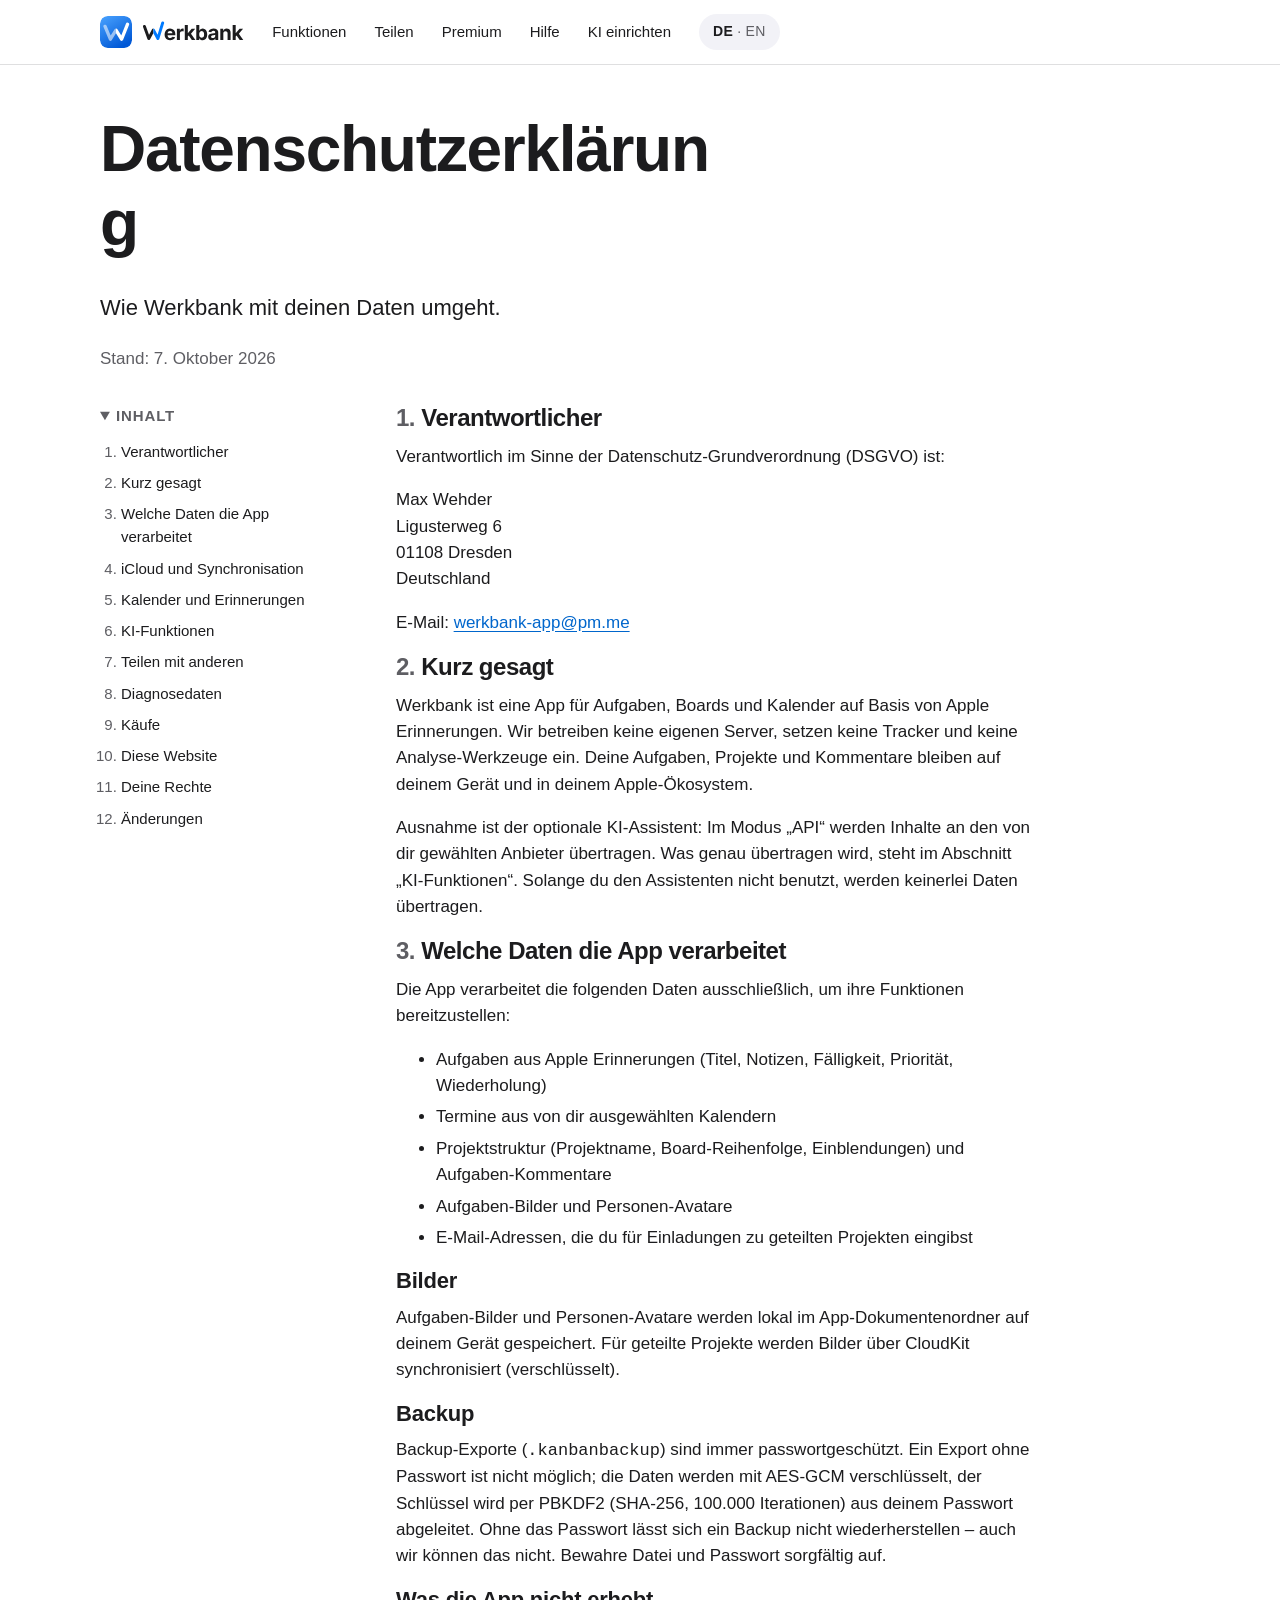
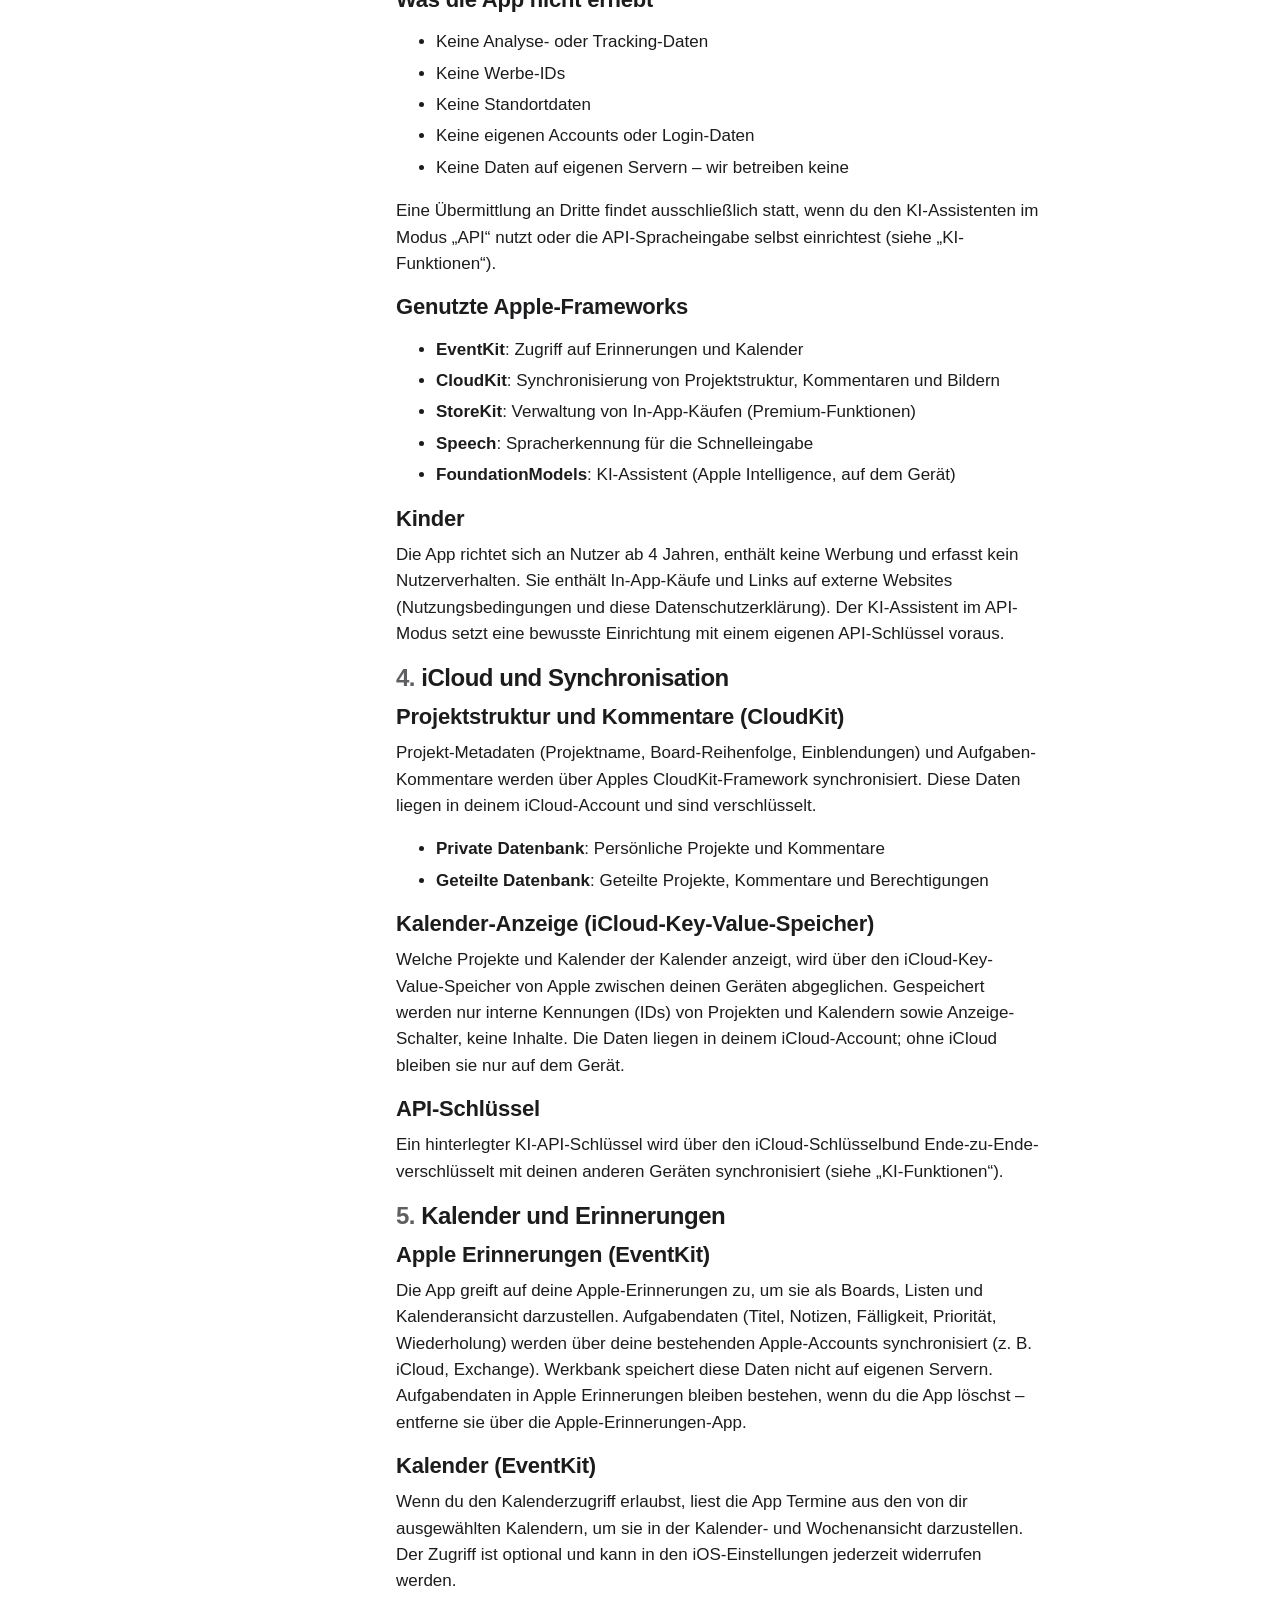
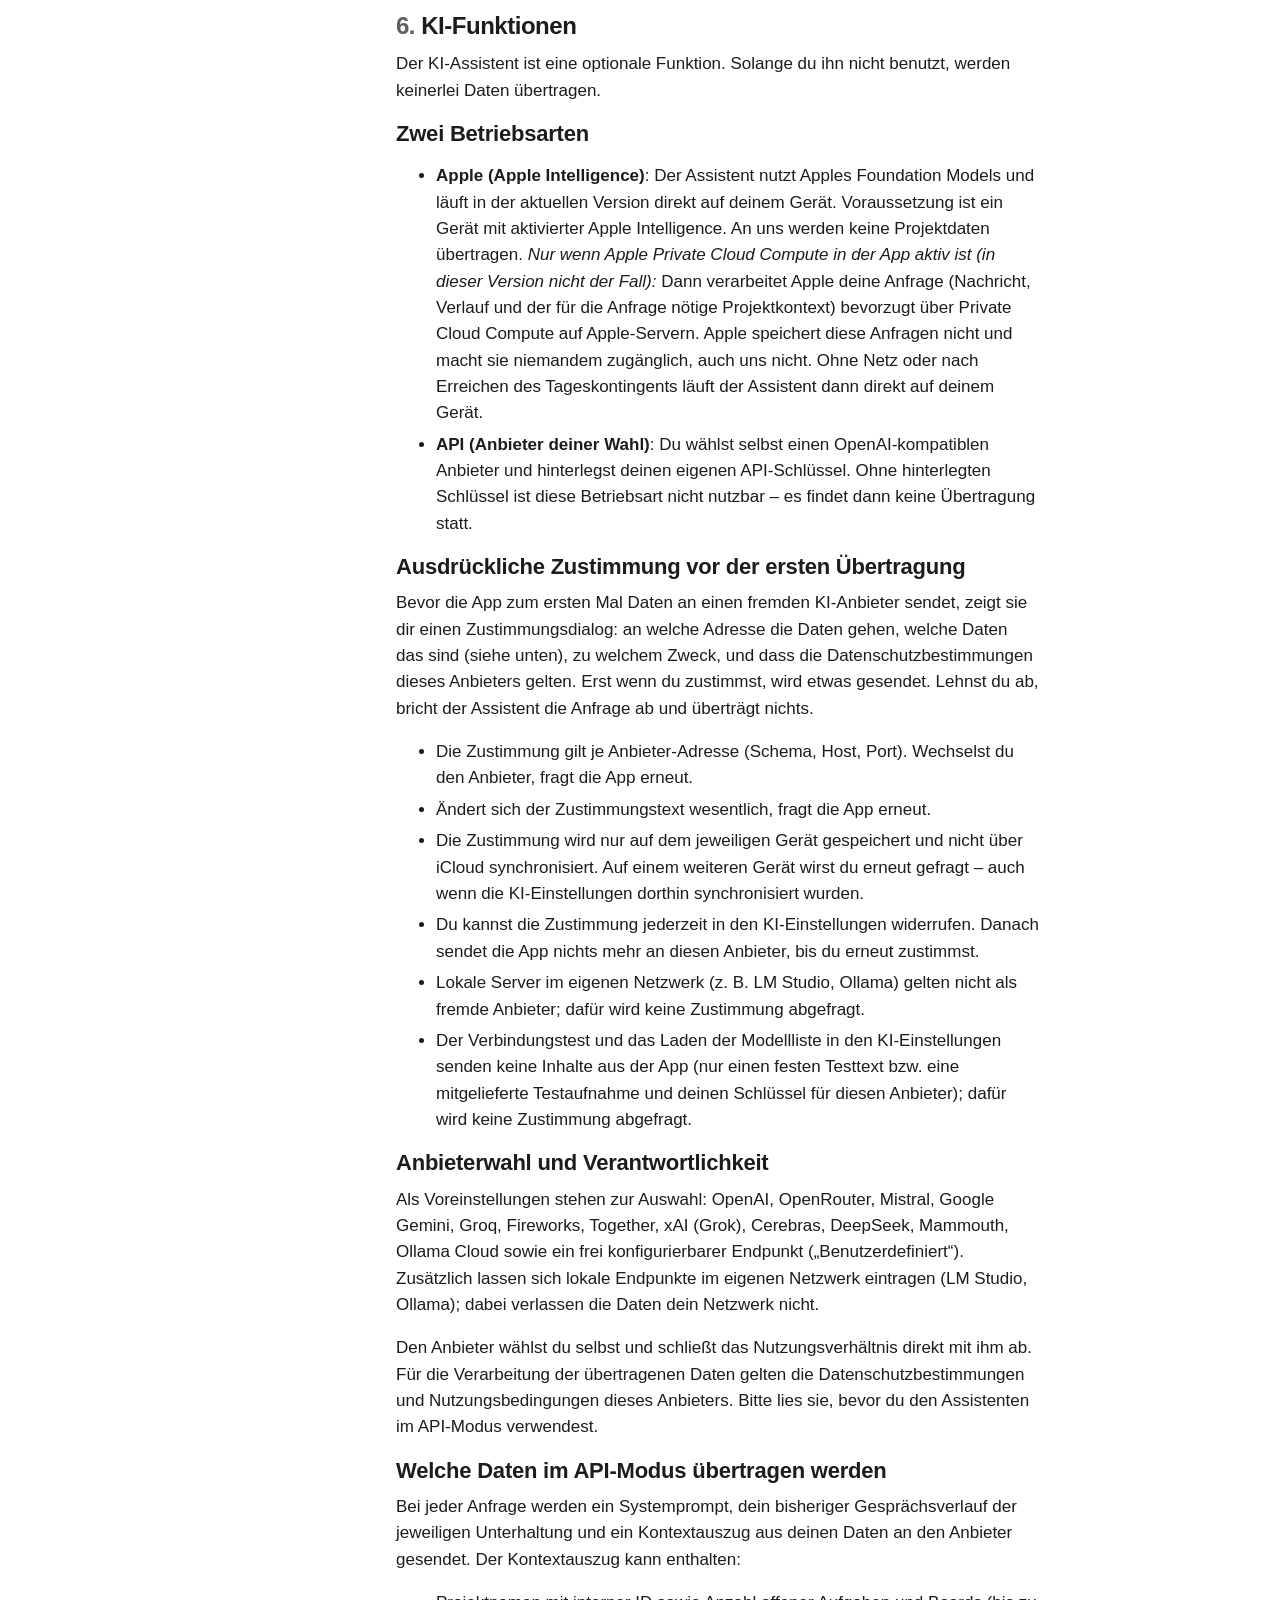
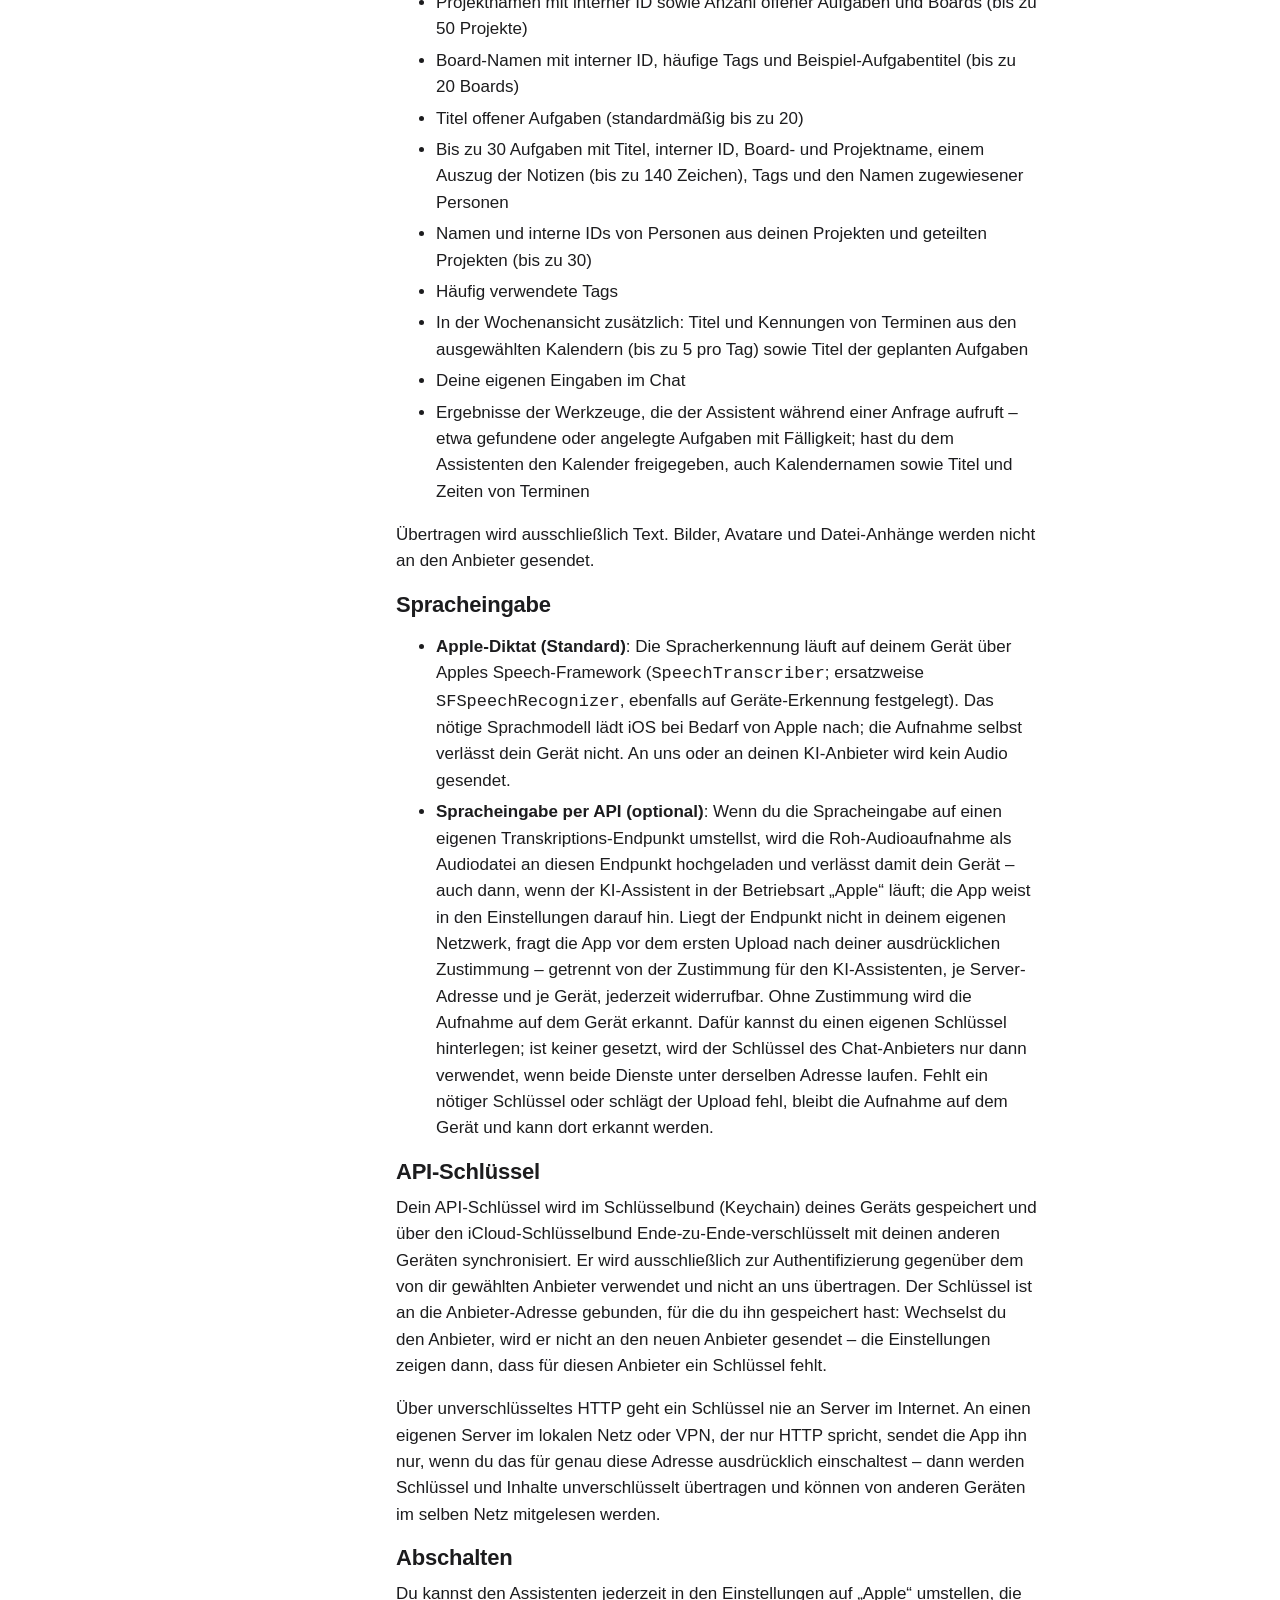
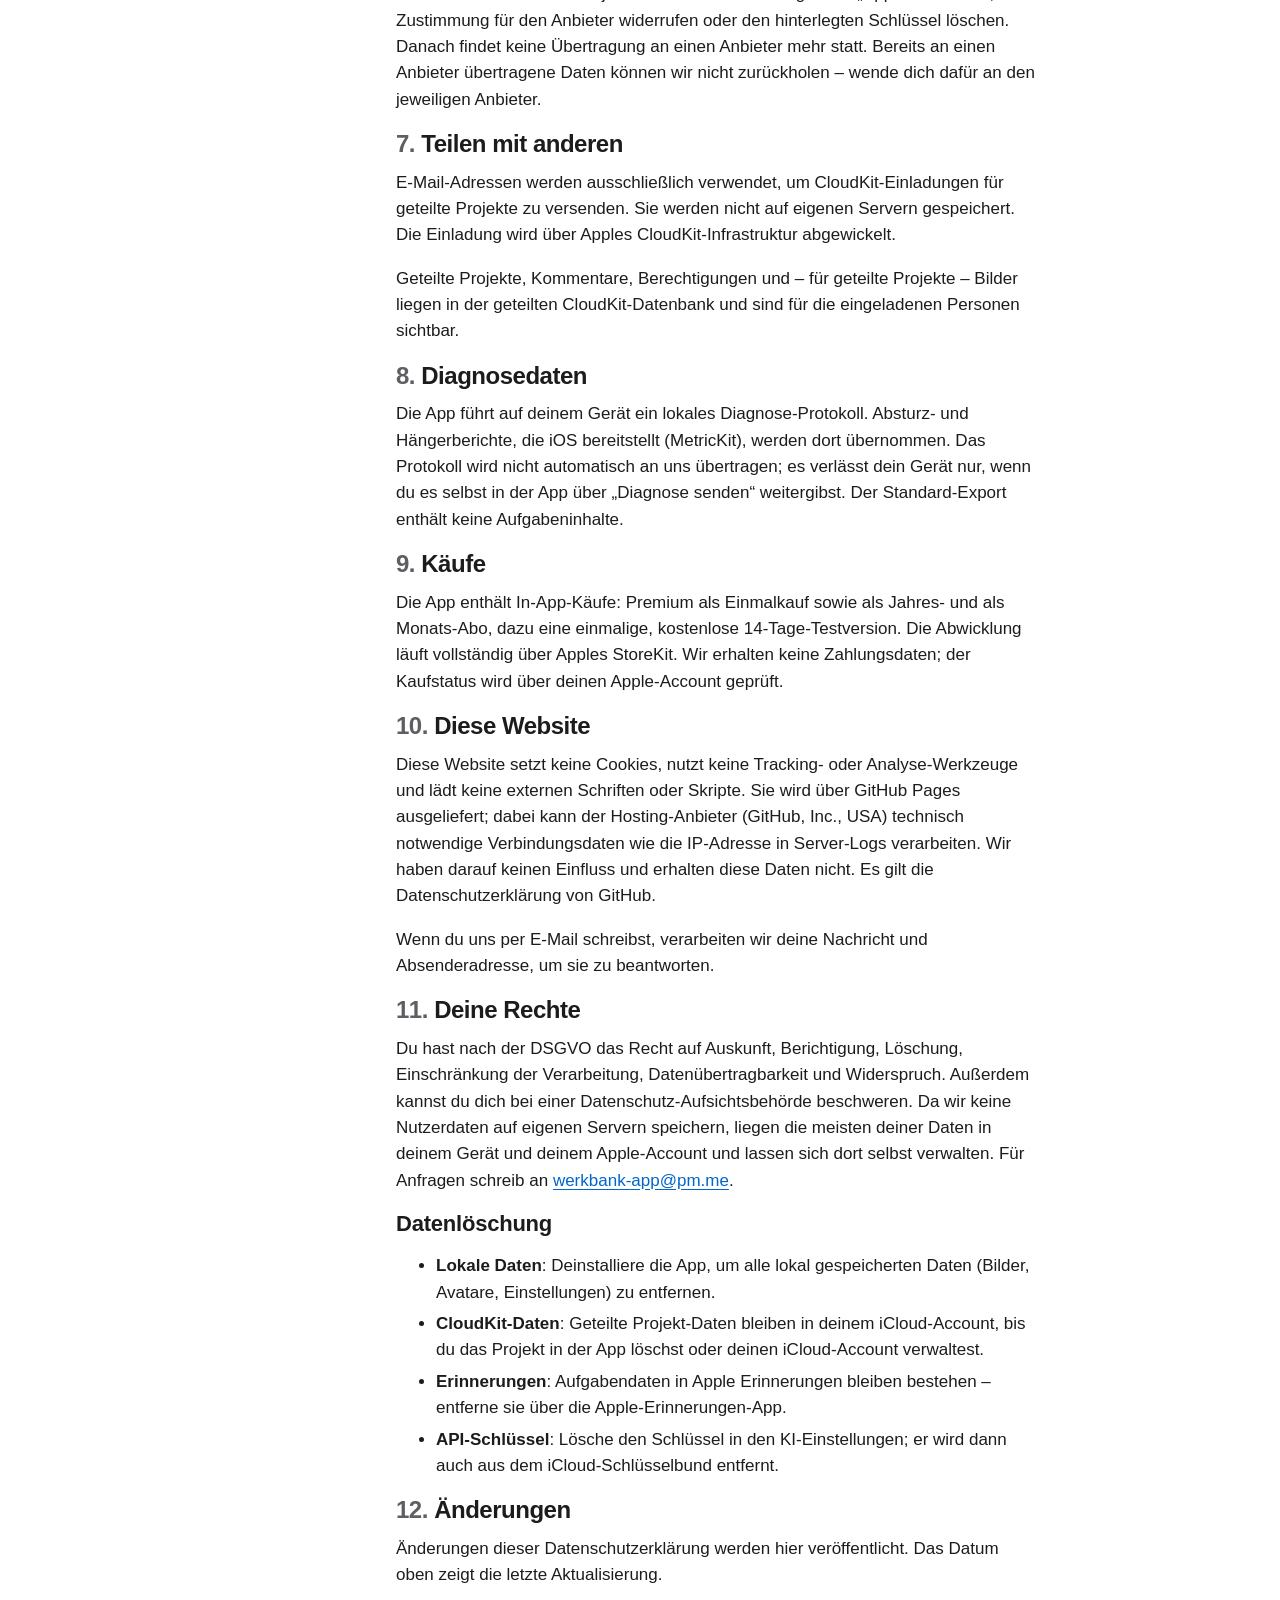
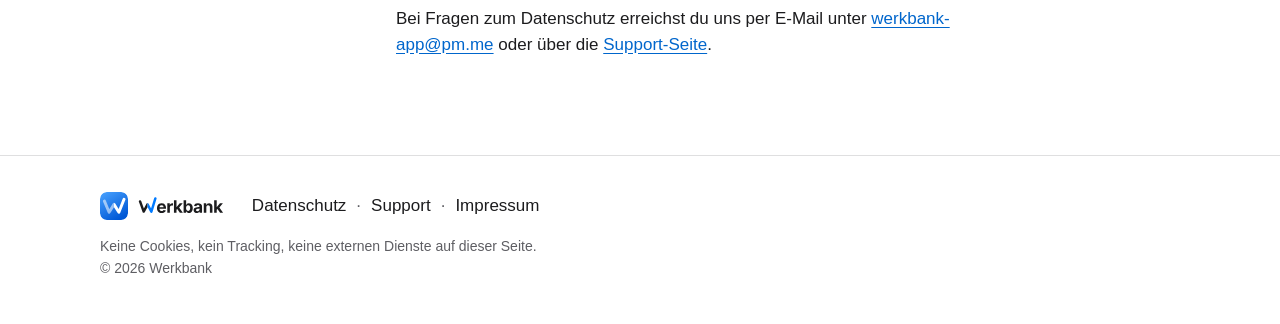
==== datenschutz.html @ f8a895f2 "Werkbank-Website (statisch, ohne Tracking)" ====
<!doctype html>
<html lang="de">
<head>
<meta charset="utf-8">
<meta name="viewport" content="width=device-width, initial-scale=1, viewport-fit=cover">
<title>Datenschutz – Werkbank</title>
<meta name="description" content="Werkbank für iPhone, iPad und Mac: Aufgaben, Boards und Kalender an einem Ort – mit KI, die mitdenkt und deine Daten respektiert.">
<meta name="color-scheme" content="light dark">
<meta name="theme-color" content="#ffffff" media="(prefers-color-scheme: light)">
<meta name="theme-color" content="#000000" media="(prefers-color-scheme: dark)">
<link rel="icon" href="assets/app-icon.svg" type="image/svg+xml">
<link rel="apple-touch-icon" href="assets/apple-touch-icon.png">
<link rel="alternate" hreflang="en" href="en/datenschutz.html">
<link rel="stylesheet" href="assets/site.css">
<script src="assets/site.js"></script>
</head>
<body class="page-datenschutz">
<a class="skip" href="#inhalt">Zum Inhalt springen</a>
<header class="top">
<div class="wrap top-in">
<a class="brand" href="index.html" aria-label="Werkbank"><img src="assets/app-icon.svg" alt="" width="32" height="32"><svg class="wm" viewBox="-4 -96.8 493.9 120.8" aria-hidden="true" focusable="false"><path d="M132.16796875 1.07421875Q123.818359375 1.07421875 117.763671875 -2.34375Q111.708984375 -5.76171875 108.4619140625 -12.060546875Q105.21484375 -18.359375 105.21484375 -27.001953125Q105.21484375 -35.44921875 108.4375 -41.796875Q111.66015625 -48.14453125 117.568359375 -51.708984375Q123.4765625 -55.2734375 131.435546875 -55.2734375Q136.806640625 -55.2734375 141.4453125 -53.564453125Q146.083984375 -51.85546875 149.599609375 -48.4130859375Q153.115234375 -44.970703125 155.0927734375 -39.794921875Q157.0703125 -34.619140625 157.0703125 -27.587890625V-23.486328125H119.716796875Q119.86328125 -19.3359375 121.328125 -16.40625Q122.890625 -13.18359375 125.7470703125 -11.572265625Q128.603515625 -9.9609375 132.412109375 -9.9609375Q135.0 -9.9609375 137.099609375 -10.693359375Q139.19921875 -11.42578125 140.6884765625 -12.8662109375Q142.177734375 -14.306640625 142.958984375 -16.40625L156.240234375 -13.916015625Q154.921875 -9.423828125 151.650390625 -6.0302734375Q148.37890625 -2.63671875 143.4716796875 -0.78125Q138.564453125 1.07421875 132.16796875 1.07421875ZM119.814453125 -32.666015625H142.958984375Q142.666015625 -35.400390625 141.787109375 -37.646484375Q140.46875 -40.771484375 137.9052734375 -42.5048828125Q135.341796875 -44.23828125 131.58203125 -44.23828125Q127.7734375 -44.23828125 125.1123046875 -42.48046875Q122.451171875 -40.72265625 121.083984375 -37.744140625Q120.05859375 -35.44921875 119.814453125 -32.666015625Z M164.580078125 0.0V-54.58984375H178.740234375V-45.068359375H179.326171875Q180.83984375 -50.146484375 184.3798828125 -52.734375Q187.919921875 -55.322265625 192.509765625 -55.322265625Q193.6328125 -55.322265625 194.951171875 -55.2001953125Q196.26953125 -55.078125 197.24609375 -54.833984375V-41.748046875Q196.26953125 -42.08984375 194.4140625 -42.28515625Q192.55859375 -42.48046875 190.8984375 -42.48046875Q187.578125 -42.48046875 184.892578125 -41.0400390625Q182.20703125 -39.599609375 180.7177734375 -37.0361328125Q179.228515625 -34.47265625 179.228515625 -31.0546875V0.0Z M202.802734375 0.0V-72.75390625H217.451171875V-33.59375H218.28125L236.15234375 -54.58984375H253.095703125L232.685546875 -30.859375L254.12109375 0.0H236.884765625L221.650390625 -22.216796875L217.451171875 -17.529296875V0.0Z M288.876953125 0.927734375Q284.43359375 0.927734375 281.357421875 -0.5859375Q278.28125 -2.099609375 276.3525390625 -4.3212890625Q274.423828125 -6.54296875 273.3984375 -8.740234375H272.71484375V0.0H258.310546875V-72.75390625H272.958984375V-45.41015625H273.3984375Q274.423828125 -47.55859375 276.3037109375 -49.853515625Q278.18359375 -52.1484375 281.259765625 -53.7109375Q284.3359375 -55.2734375 288.974609375 -55.2734375Q295.029296875 -55.2734375 300.05859375 -52.1484375Q305.087890625 -49.0234375 308.0908203125 -42.7734375Q311.09375 -36.5234375 311.09375 -27.197265625Q311.09375 -18.115234375 308.1640625 -11.8408203125Q305.234375 -5.56640625 300.205078125 -2.3193359375Q295.17578125 0.927734375 288.876953125 0.927734375ZM284.384765625 -10.83984375Q288.193359375 -10.83984375 290.8056640625 -12.939453125Q293.41796875 -15.0390625 294.7607421875 -18.75Q296.103515625 -22.4609375 296.103515625 -27.24609375Q296.103515625 -32.03125 294.7607421875 -35.693359375Q293.41796875 -39.35546875 290.830078125 -41.455078125Q288.2421875 -43.5546875 284.384765625 -43.5546875Q280.625 -43.5546875 277.98828125 -41.5283203125Q275.3515625 -39.501953125 273.984375 -35.8642578125Q272.6171875 -32.2265625 272.6171875 -27.24609375Q272.6171875 -22.314453125 274.0087890625 -18.6279296875Q275.400390625 -14.94140625 278.037109375 -12.890625Q280.673828125 -10.83984375 284.384765625 -10.83984375Z M334.08203125 1.07421875Q328.90625 1.07421875 324.7802734375 -0.7568359375Q320.654296875 -2.587890625 318.2861328125 -6.2255859375Q315.91796875 -9.86328125 315.91796875 -15.283203125Q315.91796875 -19.82421875 317.6025390625 -22.900390625Q319.287109375 -25.9765625 322.1923828125 -27.83203125Q325.09765625 -29.6875 328.7841796875 -30.6640625Q332.470703125 -31.640625 336.5234375 -32.03125Q341.259765625 -32.51953125 344.1650390625 -32.9345703125Q347.0703125 -33.349609375 348.4130859375 -34.2529296875Q349.755859375 -35.15625 349.755859375 -36.9140625V-37.158203125Q349.755859375 -39.501953125 348.779296875 -41.11328125Q347.802734375 -42.724609375 345.8740234375 -43.5791015625Q343.9453125 -44.43359375 341.2109375 -44.43359375Q338.37890625 -44.43359375 336.279296875 -43.5791015625Q334.1796875 -42.724609375 332.861328125 -41.30859375Q331.54296875 -39.892578125 330.908203125 -38.134765625L317.48046875 -40.33203125Q318.896484375 -45.1171875 322.16796875 -48.4375Q325.439453125 -51.7578125 330.2978515625 -53.515625Q335.15625 -55.2734375 341.259765625 -55.2734375Q345.654296875 -55.2734375 349.8046875 -54.2236328125Q353.955078125 -53.173828125 357.2509765625 -50.9765625Q360.546875 -48.779296875 362.4755859375 -45.2392578125Q364.404296875 -41.69921875 364.404296875 -36.767578125V0.0H350.537109375V-7.568359375H350.048828125Q348.73046875 -5.029296875 346.533203125 -3.1005859375Q344.3359375 -1.171875 341.2353515625 -0.048828125Q338.134765625 1.07421875 334.08203125 1.07421875ZM338.232421875 -9.228515625Q341.69921875 -9.228515625 344.3115234375 -10.595703125Q346.923828125 -11.962890625 348.388671875 -14.306640625Q349.853515625 -16.650390625 349.853515625 -19.53125V-25.439453125Q349.21875 -24.951171875 347.900390625 -24.560546875Q346.58203125 -24.169921875 344.970703125 -23.876953125Q343.359375 -23.583984375 341.796875 -23.33984375Q340.234375 -23.095703125 339.013671875 -22.94921875Q336.328125 -22.55859375 334.27734375 -21.6796875Q332.2265625 -20.80078125 331.103515625 -19.3603515625Q329.98046875 -17.919921875 329.98046875 -15.673828125Q329.98046875 -13.57421875 331.0546875 -12.1337890625Q332.12890625 -10.693359375 333.984375 -9.9609375Q335.83984375 -9.228515625 338.232421875 -9.228515625Z M389.052734375 -31.591796875V0.0H374.404296875V-54.58984375H388.22265625L388.41796875 -43.310546875Q390.517578125 -48.486328125 394.130859375 -51.5625Q398.4765625 -55.2734375 405.41015625 -55.2734375Q411.07421875 -55.2734375 415.2978515625 -52.8076171875Q419.521484375 -50.341796875 421.8408203125 -45.7275390625Q424.16015625 -41.11328125 424.16015625 -34.716796875V0.0H409.51171875V-32.177734375Q409.51171875 -37.255859375 406.8994140625 -40.13671875Q404.287109375 -43.017578125 399.6484375 -43.017578125Q396.572265625 -43.017578125 394.1552734375 -41.6748046875Q391.73828125 -40.33203125 390.3955078125 -37.79296875Q389.052734375 -35.25390625 389.052734375 -31.591796875Z M434.16015625 0.0V-72.75390625H448.80859375V-33.59375H449.638671875L467.509765625 -54.58984375H484.453125L464.04296875 -30.859375L485.478515625 0.0H468.2421875L453.0078125 -22.216796875L448.80859375 -17.529296875V0.0Z" fill="currentColor"/><clipPath id="whL"><rect x="-10000" y="-10000" width="10050.83" height="20000"/></clipPath><clipPath id="whR"><rect x="50.83" y="-10000" width="10000" height="20000"/></clipPath><path d="M7.81 -65.65 L28.80 -7.10 L50.83 -48.58 L72.87 -7.10 L95.95 -82.69" stroke="currentColor" stroke-opacity="1.0" fill="none" stroke-width="14.20" stroke-linecap="round" stroke-linejoin="round" clip-path="url(#whL)"/><path d="M7.81 -65.65 L28.80 -7.10 L50.83 -48.58 L72.87 -7.10 L95.95 -82.69" stroke="currentColor" class="wm-acc" fill="none" stroke-width="14.20" stroke-linecap="round" stroke-linejoin="round" clip-path="url(#whR)"/></svg></a>
<nav aria-label="Hauptnavigation"><ul class="nav"><li><a href="index.html#funktionen">Funktionen</a></li><li><a href="index.html#teilen">Teilen</a></li><li><a href="index.html#premium">Premium</a></li><li><a href="hilfe.html">Hilfe</a></li><li><a href="ki-setup.html">KI einrichten</a></li></ul></nav>
<a class="lang" href="en/datenschutz.html" hreflang="en" lang="en" aria-label="English"><span aria-hidden="true"><b>DE</b> · EN</span></a>
</div>
</header>
<main id="inhalt">
<div class="wrap doc">
<header class="doc-head"><h1>Datenschutzerklärung</h1><p class="lead">Wie Werkbank mit deinen Daten umgeht.</p><p class="muted">Stand: 7. Oktober 2026</p></header>
<div class="doc-grid">
<nav class="toc" aria-labelledby="toc-h"><details open><summary id="toc-h">Inhalt</summary><ol><li><a href="#verantwortlicher">Verantwortlicher</a></li><li><a href="#kurz-gesagt">Kurz gesagt</a></li><li><a href="#welche-daten-die-app-verarbeitet">Welche Daten die App verarbeitet</a></li><li><a href="#icloud-und-synchronisation">iCloud und Synchronisation</a></li><li><a href="#kalender-und-erinnerungen">Kalender und Erinnerungen</a></li><li><a href="#ki-funktionen">KI-Funktionen</a></li><li><a href="#teilen-mit-anderen">Teilen mit anderen</a></li><li><a href="#diagnosedaten">Diagnosedaten</a></li><li><a href="#kaeufe">Käufe</a></li><li><a href="#diese-website">Diese Website</a></li><li><a href="#deine-rechte">Deine Rechte</a></li><li><a href="#aenderungen">Änderungen</a></li></ol></details></nav>
<article class="prose"><section id="verantwortlicher"><h2><span class="num">1.</span> Verantwortlicher</h2>
<p>Verantwortlich im Sinne der Datenschutz-Grundverordnung (DSGVO) ist:</p><p>Max Wehder<br>Ligusterweg 6<br>01108 Dresden<br>Deutschland</p><p>E-Mail: <a href="mailto:werkbank-app@pm.me">werkbank-app@pm.me</a></p></section><section id="kurz-gesagt"><h2><span class="num">2.</span> Kurz gesagt</h2>
<p>Werkbank ist eine App für Aufgaben, Boards und Kalender auf Basis von Apple Erinnerungen. Wir betreiben keine eigenen Server, setzen keine Tracker und keine Analyse-Werkzeuge ein. Deine Aufgaben, Projekte und Kommentare bleiben auf deinem Gerät und in deinem Apple-Ökosystem.</p><p>Ausnahme ist der optionale KI-Assistent: Im Modus „API“ werden Inhalte an den von dir gewählten Anbieter übertragen. Was genau übertragen wird, steht im Abschnitt „KI-Funktionen“. Solange du den Assistenten nicht benutzt, werden keinerlei Daten übertragen.</p></section><section id="welche-daten-die-app-verarbeitet"><h2><span class="num">3.</span> Welche Daten die App verarbeitet</h2>
<p>Die App verarbeitet die folgenden Daten ausschließlich, um ihre Funktionen bereitzustellen:</p><ul><li>Aufgaben aus Apple Erinnerungen (Titel, Notizen, Fälligkeit, Priorität, Wiederholung)</li><li>Termine aus von dir ausgewählten Kalendern</li><li>Projektstruktur (Projektname, Board-Reihenfolge, Einblendungen) und Aufgaben-Kommentare</li><li>Aufgaben-Bilder und Personen-Avatare</li><li>E-Mail-Adressen, die du für Einladungen zu geteilten Projekten eingibst</li></ul><h3>Bilder</h3><p>Aufgaben-Bilder und Personen-Avatare werden lokal im App-Dokumentenordner auf deinem Gerät gespeichert. Für geteilte Projekte werden Bilder über CloudKit synchronisiert (verschlüsselt).</p><h3>Backup</h3><p>Backup-Exporte (<code>.kanbanbackup</code>) sind immer passwortgeschützt. Ein Export ohne Passwort ist nicht möglich; die Daten werden mit AES-GCM verschlüsselt, der Schlüssel wird per PBKDF2 (SHA-256, 100.000 Iterationen) aus deinem Passwort abgeleitet. Ohne das Passwort lässt sich ein Backup nicht wiederherstellen – auch wir können das nicht. Bewahre Datei und Passwort sorgfältig auf.</p><h3>Was die App nicht erhebt</h3><ul><li>Keine Analyse- oder Tracking-Daten</li><li>Keine Werbe-IDs</li><li>Keine Standortdaten</li><li>Keine eigenen Accounts oder Login-Daten</li><li>Keine Daten auf eigenen Servern – wir betreiben keine</li></ul><p>Eine Übermittlung an Dritte findet ausschließlich statt, wenn du den KI-Assistenten im Modus „API“ nutzt oder die API-Spracheingabe selbst einrichtest (siehe „KI-Funktionen“).</p><h3>Genutzte Apple-Frameworks</h3><ul><li><strong>EventKit</strong>: Zugriff auf Erinnerungen und Kalender</li><li><strong>CloudKit</strong>: Synchronisierung von Projektstruktur, Kommentaren und Bildern</li><li><strong>StoreKit</strong>: Verwaltung von In-App-Käufen (Premium-Funktionen)</li><li><strong>Speech</strong>: Spracherkennung für die Schnelleingabe</li><li><strong>FoundationModels</strong>: KI-Assistent (Apple Intelligence, auf dem Gerät)</li></ul><h3>Kinder</h3><p>Die App richtet sich an Nutzer ab 4 Jahren, enthält keine Werbung und erfasst kein Nutzerverhalten. Sie enthält In-App-Käufe und Links auf externe Websites (Nutzungsbedingungen und diese Datenschutzerklärung). Der KI-Assistent im API-Modus setzt eine bewusste Einrichtung mit einem eigenen API-Schlüssel voraus.</p></section><section id="icloud-und-synchronisation"><h2><span class="num">4.</span> iCloud und Synchronisation</h2>
<h3>Projektstruktur und Kommentare (CloudKit)</h3><p>Projekt-Metadaten (Projektname, Board-Reihenfolge, Einblendungen) und Aufgaben-Kommentare werden über Apples CloudKit-Framework synchronisiert. Diese Daten liegen in deinem iCloud-Account und sind verschlüsselt.</p><ul><li><strong>Private Datenbank</strong>: Persönliche Projekte und Kommentare</li><li><strong>Geteilte Datenbank</strong>: Geteilte Projekte, Kommentare und Berechtigungen</li></ul><h3>Kalender-Anzeige (iCloud-Key-Value-Speicher)</h3><p>Welche Projekte und Kalender der Kalender anzeigt, wird über den iCloud-Key-Value-Speicher von Apple zwischen deinen Geräten abgeglichen. Gespeichert werden nur interne Kennungen (IDs) von Projekten und Kalendern sowie Anzeige-Schalter, keine Inhalte. Die Daten liegen in deinem iCloud-Account; ohne iCloud bleiben sie nur auf dem Gerät.</p><h3>API-Schlüssel</h3><p>Ein hinterlegter KI-API-Schlüssel wird über den iCloud-Schlüsselbund Ende-zu-Ende-verschlüsselt mit deinen anderen Geräten synchronisiert (siehe „KI-Funktionen“).</p></section><section id="kalender-und-erinnerungen"><h2><span class="num">5.</span> Kalender und Erinnerungen</h2>
<h3>Apple Erinnerungen (EventKit)</h3><p>Die App greift auf deine Apple-Erinnerungen zu, um sie als Boards, Listen und Kalenderansicht darzustellen. Aufgabendaten (Titel, Notizen, Fälligkeit, Priorität, Wiederholung) werden über deine bestehenden Apple-Accounts synchronisiert (z. B. iCloud, Exchange). Werkbank speichert diese Daten nicht auf eigenen Servern. Aufgabendaten in Apple Erinnerungen bleiben bestehen, wenn du die App löschst – entferne sie über die Apple-Erinnerungen-App.</p><h3>Kalender (EventKit)</h3><p>Wenn du den Kalenderzugriff erlaubst, liest die App Termine aus den von dir ausgewählten Kalendern, um sie in der Kalender- und Wochenansicht darzustellen. Der Zugriff ist optional und kann in den iOS-Einstellungen jederzeit widerrufen werden.</p></section><section id="ki-funktionen"><h2><span class="num">6.</span> KI-Funktionen</h2>
<p>Der KI-Assistent ist eine optionale Funktion. Solange du ihn nicht benutzt, werden keinerlei Daten übertragen.</p><h3>Zwei Betriebsarten</h3><ul><li><strong>Apple (Apple Intelligence)</strong>: Der Assistent nutzt Apples Foundation Models und läuft in der aktuellen Version direkt auf deinem Gerät. Voraussetzung ist ein Gerät mit aktivierter Apple Intelligence. An uns werden keine Projektdaten übertragen. <em>Nur wenn Apple Private Cloud Compute in der App aktiv ist (in dieser Version nicht der Fall):</em> Dann verarbeitet Apple deine Anfrage (Nachricht, Verlauf und der für die Anfrage nötige Projektkontext) bevorzugt über Private Cloud Compute auf Apple-Servern. Apple speichert diese Anfragen nicht und macht sie niemandem zugänglich, auch uns nicht. Ohne Netz oder nach Erreichen des Tageskontingents läuft der Assistent dann direkt auf deinem Gerät.</li><li><strong>API (Anbieter deiner Wahl)</strong>: Du wählst selbst einen OpenAI-kompatiblen Anbieter und hinterlegst deinen eigenen API-Schlüssel. Ohne hinterlegten Schlüssel ist diese Betriebsart nicht nutzbar – es findet dann keine Übertragung statt.</li></ul><h3>Ausdrückliche Zustimmung vor der ersten Übertragung</h3><p>Bevor die App zum ersten Mal Daten an einen fremden KI-Anbieter sendet, zeigt sie dir einen Zustimmungsdialog: an welche Adresse die Daten gehen, welche Daten das sind (siehe unten), zu welchem Zweck, und dass die Datenschutzbestimmungen dieses Anbieters gelten. Erst wenn du zustimmst, wird etwas gesendet. Lehnst du ab, bricht der Assistent die Anfrage ab und überträgt nichts.</p><ul><li>Die Zustimmung gilt je Anbieter-Adresse (Schema, Host, Port). Wechselst du den Anbieter, fragt die App erneut.</li><li>Ändert sich der Zustimmungstext wesentlich, fragt die App erneut.</li><li>Die Zustimmung wird nur auf dem jeweiligen Gerät gespeichert und nicht über iCloud synchronisiert. Auf einem weiteren Gerät wirst du erneut gefragt – auch wenn die KI-Einstellungen dorthin synchronisiert wurden.</li><li>Du kannst die Zustimmung jederzeit in den KI-Einstellungen widerrufen. Danach sendet die App nichts mehr an diesen Anbieter, bis du erneut zustimmst.</li><li>Lokale Server im eigenen Netzwerk (z. B. LM Studio, Ollama) gelten nicht als fremde Anbieter; dafür wird keine Zustimmung abgefragt.</li><li>Der Verbindungstest und das Laden der Modellliste in den KI-Einstellungen senden keine Inhalte aus der App (nur einen festen Testtext bzw. eine mitgelieferte Testaufnahme und deinen Schlüssel für diesen Anbieter); dafür wird keine Zustimmung abgefragt.</li></ul><h3>Anbieterwahl und Verantwortlichkeit</h3><p>Als Voreinstellungen stehen zur Auswahl: OpenAI, OpenRouter, Mistral, Google Gemini, Groq, Fireworks, Together, xAI (Grok), Cerebras, DeepSeek, Mammouth, Ollama Cloud sowie ein frei konfigurierbarer Endpunkt („Benutzerdefiniert“). Zusätzlich lassen sich lokale Endpunkte im eigenen Netzwerk eintragen (LM Studio, Ollama); dabei verlassen die Daten dein Netzwerk nicht.</p><p>Den Anbieter wählst du selbst und schließt das Nutzungsverhältnis direkt mit ihm ab. Für die Verarbeitung der übertragenen Daten gelten die Datenschutzbestimmungen und Nutzungsbedingungen dieses Anbieters. Bitte lies sie, bevor du den Assistenten im API-Modus verwendest.</p><h3>Welche Daten im API-Modus übertragen werden</h3><p>Bei jeder Anfrage werden ein Systemprompt, dein bisheriger Gesprächsverlauf der jeweiligen Unterhaltung und ein Kontextauszug aus deinen Daten an den Anbieter gesendet. Der Kontextauszug kann enthalten:</p><ul><li>Projektnamen mit interner ID sowie Anzahl offener Aufgaben und Boards (bis zu 50 Projekte)</li><li>Board-Namen mit interner ID, häufige Tags und Beispiel-Aufgabentitel (bis zu 20 Boards)</li><li>Titel offener Aufgaben (standardmäßig bis zu 20)</li><li>Bis zu 30 Aufgaben mit Titel, interner ID, Board- und Projektname, einem Auszug der Notizen (bis zu 140 Zeichen), Tags und den Namen zugewiesener Personen</li><li>Namen und interne IDs von Personen aus deinen Projekten und geteilten Projekten (bis zu 30)</li><li>Häufig verwendete Tags</li><li>In der Wochenansicht zusätzlich: Titel und Kennungen von Terminen aus den ausgewählten Kalendern (bis zu 5 pro Tag) sowie Titel der geplanten Aufgaben</li><li>Deine eigenen Eingaben im Chat</li><li>Ergebnisse der Werkzeuge, die der Assistent während einer Anfrage aufruft – etwa gefundene oder angelegte Aufgaben mit Fälligkeit; hast du dem Assistenten den Kalender freigegeben, auch Kalendernamen sowie Titel und Zeiten von Terminen</li></ul><p>Übertragen wird ausschließlich Text. Bilder, Avatare und Datei-Anhänge werden nicht an den Anbieter gesendet.</p><h3>Spracheingabe</h3><ul><li><strong>Apple-Diktat (Standard)</strong>: Die Spracherkennung läuft auf deinem Gerät über Apples Speech-Framework (<code>SpeechTranscriber</code>; ersatzweise <code>SFSpeechRecognizer</code>, ebenfalls auf Geräte-Erkennung festgelegt). Das nötige Sprachmodell lädt iOS bei Bedarf von Apple nach; die Aufnahme selbst verlässt dein Gerät nicht. An uns oder an deinen KI-Anbieter wird kein Audio gesendet.</li><li><strong>Spracheingabe per API (optional)</strong>: Wenn du die Spracheingabe auf einen eigenen Transkriptions-Endpunkt umstellst, wird die Roh-Audioaufnahme als Audiodatei an diesen Endpunkt hochgeladen und verlässt damit dein Gerät – auch dann, wenn der KI-Assistent in der Betriebsart „Apple“ läuft; die App weist in den Einstellungen darauf hin. Liegt der Endpunkt nicht in deinem eigenen Netzwerk, fragt die App vor dem ersten Upload nach deiner ausdrücklichen Zustimmung – getrennt von der Zustimmung für den KI-Assistenten, je Server-Adresse und je Gerät, jederzeit widerrufbar. Ohne Zustimmung wird die Aufnahme auf dem Gerät erkannt. Dafür kannst du einen eigenen Schlüssel hinterlegen; ist keiner gesetzt, wird der Schlüssel des Chat-Anbieters nur dann verwendet, wenn beide Dienste unter derselben Adresse laufen. Fehlt ein nötiger Schlüssel oder schlägt der Upload fehl, bleibt die Aufnahme auf dem Gerät und kann dort erkannt werden.</li></ul><h3>API-Schlüssel</h3><p>Dein API-Schlüssel wird im Schlüsselbund (Keychain) deines Geräts gespeichert und über den iCloud-Schlüsselbund Ende-zu-Ende-verschlüsselt mit deinen anderen Geräten synchronisiert. Er wird ausschließlich zur Authentifizierung gegenüber dem von dir gewählten Anbieter verwendet und nicht an uns übertragen. Der Schlüssel ist an die Anbieter-Adresse gebunden, für die du ihn gespeichert hast: Wechselst du den Anbieter, wird er nicht an den neuen Anbieter gesendet – die Einstellungen zeigen dann, dass für diesen Anbieter ein Schlüssel fehlt.</p><p>Über unverschlüsseltes HTTP geht ein Schlüssel nie an Server im Internet. An einen eigenen Server im lokalen Netz oder VPN, der nur HTTP spricht, sendet die App ihn nur, wenn du das für genau diese Adresse ausdrücklich einschaltest – dann werden Schlüssel und Inhalte unverschlüsselt übertragen und können von anderen Geräten im selben Netz mitgelesen werden.</p><h3>Abschalten</h3><p>Du kannst den Assistenten jederzeit in den Einstellungen auf „Apple“ umstellen, die Zustimmung für den Anbieter widerrufen oder den hinterlegten Schlüssel löschen. Danach findet keine Übertragung an einen Anbieter mehr statt. Bereits an einen Anbieter übertragene Daten können wir nicht zurückholen – wende dich dafür an den jeweiligen Anbieter.</p></section><section id="teilen-mit-anderen"><h2><span class="num">7.</span> Teilen mit anderen</h2>
<p>E-Mail-Adressen werden ausschließlich verwendet, um CloudKit-Einladungen für geteilte Projekte zu versenden. Sie werden nicht auf eigenen Servern gespeichert. Die Einladung wird über Apples CloudKit-Infrastruktur abgewickelt.</p><p>Geteilte Projekte, Kommentare, Berechtigungen und – für geteilte Projekte – Bilder liegen in der geteilten CloudKit-Datenbank und sind für die eingeladenen Personen sichtbar.</p></section><section id="diagnosedaten"><h2><span class="num">8.</span> Diagnosedaten</h2>
<p>Die App führt auf deinem Gerät ein lokales Diagnose-Protokoll. Absturz- und Hängerberichte, die iOS bereitstellt (MetricKit), werden dort übernommen. Das Protokoll wird nicht automatisch an uns übertragen; es verlässt dein Gerät nur, wenn du es selbst in der App über „Diagnose senden“ weitergibst. Der Standard-Export enthält keine Aufgabeninhalte.</p></section><section id="kaeufe"><h2><span class="num">9.</span> Käufe</h2>
<p>Die App enthält In-App-Käufe: Premium als Einmalkauf sowie als Jahres- und als Monats-Abo, dazu eine einmalige, kostenlose 14-Tage-Testversion. Die Abwicklung läuft vollständig über Apples StoreKit. Wir erhalten keine Zahlungsdaten; der Kaufstatus wird über deinen Apple-Account geprüft.</p></section><section id="diese-website"><h2><span class="num">10.</span> Diese Website</h2>
<p>Diese Website setzt keine Cookies, nutzt keine Tracking- oder Analyse-Werkzeuge und lädt keine externen Schriften oder Skripte. Sie wird über GitHub Pages ausgeliefert; dabei kann der Hosting-Anbieter (GitHub, Inc., USA) technisch notwendige Verbindungsdaten wie die IP-Adresse in Server-Logs verarbeiten. Wir haben darauf keinen Einfluss und erhalten diese Daten nicht. Es gilt die Datenschutzerklärung von GitHub.</p><p>Wenn du uns per E-Mail schreibst, verarbeiten wir deine Nachricht und Absenderadresse, um sie zu beantworten.</p></section><section id="deine-rechte"><h2><span class="num">11.</span> Deine Rechte</h2>
<p>Du hast nach der DSGVO das Recht auf Auskunft, Berichtigung, Löschung, Einschränkung der Verarbeitung, Datenübertragbarkeit und Widerspruch. Außerdem kannst du dich bei einer Datenschutz-Aufsichtsbehörde beschweren. Da wir keine Nutzerdaten auf eigenen Servern speichern, liegen die meisten deiner Daten in deinem Gerät und deinem Apple-Account und lassen sich dort selbst verwalten. Für Anfragen schreib an <a href="mailto:werkbank-app@pm.me">werkbank-app@pm.me</a>.</p><h3>Datenlöschung</h3><ul><li><strong>Lokale Daten</strong>: Deinstalliere die App, um alle lokal gespeicherten Daten (Bilder, Avatare, Einstellungen) zu entfernen.</li><li><strong>CloudKit-Daten</strong>: Geteilte Projekt-Daten bleiben in deinem iCloud-Account, bis du das Projekt in der App löschst oder deinen iCloud-Account verwaltest.</li><li><strong>Erinnerungen</strong>: Aufgabendaten in Apple Erinnerungen bleiben bestehen – entferne sie über die Apple-Erinnerungen-App.</li><li><strong>API-Schlüssel</strong>: Lösche den Schlüssel in den KI-Einstellungen; er wird dann auch aus dem iCloud-Schlüsselbund entfernt.</li></ul></section><section id="aenderungen"><h2><span class="num">12.</span> Änderungen</h2>
<p>Änderungen dieser Datenschutzerklärung werden hier veröffentlicht. Das Datum oben zeigt die letzte Aktualisierung.</p><p>Bei Fragen zum Datenschutz erreichst du uns per E-Mail unter <a href="mailto:werkbank-app@pm.me">werkbank-app@pm.me</a> oder über die <a href="hilfe.html">Support-Seite</a>.</p></section></article>
</div></div>
</main>
<footer class="foot">
<div class="wrap foot-in">
<div class="foot-brand"><img src="assets/app-icon.svg" alt="" width="28" height="28"><svg class="wm wm-s" viewBox="-4 -96.8 493.9 120.8" aria-hidden="true" focusable="false"><path d="M132.16796875 1.07421875Q123.818359375 1.07421875 117.763671875 -2.34375Q111.708984375 -5.76171875 108.4619140625 -12.060546875Q105.21484375 -18.359375 105.21484375 -27.001953125Q105.21484375 -35.44921875 108.4375 -41.796875Q111.66015625 -48.14453125 117.568359375 -51.708984375Q123.4765625 -55.2734375 131.435546875 -55.2734375Q136.806640625 -55.2734375 141.4453125 -53.564453125Q146.083984375 -51.85546875 149.599609375 -48.4130859375Q153.115234375 -44.970703125 155.0927734375 -39.794921875Q157.0703125 -34.619140625 157.0703125 -27.587890625V-23.486328125H119.716796875Q119.86328125 -19.3359375 121.328125 -16.40625Q122.890625 -13.18359375 125.7470703125 -11.572265625Q128.603515625 -9.9609375 132.412109375 -9.9609375Q135.0 -9.9609375 137.099609375 -10.693359375Q139.19921875 -11.42578125 140.6884765625 -12.8662109375Q142.177734375 -14.306640625 142.958984375 -16.40625L156.240234375 -13.916015625Q154.921875 -9.423828125 151.650390625 -6.0302734375Q148.37890625 -2.63671875 143.4716796875 -0.78125Q138.564453125 1.07421875 132.16796875 1.07421875ZM119.814453125 -32.666015625H142.958984375Q142.666015625 -35.400390625 141.787109375 -37.646484375Q140.46875 -40.771484375 137.9052734375 -42.5048828125Q135.341796875 -44.23828125 131.58203125 -44.23828125Q127.7734375 -44.23828125 125.1123046875 -42.48046875Q122.451171875 -40.72265625 121.083984375 -37.744140625Q120.05859375 -35.44921875 119.814453125 -32.666015625Z M164.580078125 0.0V-54.58984375H178.740234375V-45.068359375H179.326171875Q180.83984375 -50.146484375 184.3798828125 -52.734375Q187.919921875 -55.322265625 192.509765625 -55.322265625Q193.6328125 -55.322265625 194.951171875 -55.2001953125Q196.26953125 -55.078125 197.24609375 -54.833984375V-41.748046875Q196.26953125 -42.08984375 194.4140625 -42.28515625Q192.55859375 -42.48046875 190.8984375 -42.48046875Q187.578125 -42.48046875 184.892578125 -41.0400390625Q182.20703125 -39.599609375 180.7177734375 -37.0361328125Q179.228515625 -34.47265625 179.228515625 -31.0546875V0.0Z M202.802734375 0.0V-72.75390625H217.451171875V-33.59375H218.28125L236.15234375 -54.58984375H253.095703125L232.685546875 -30.859375L254.12109375 0.0H236.884765625L221.650390625 -22.216796875L217.451171875 -17.529296875V0.0Z M288.876953125 0.927734375Q284.43359375 0.927734375 281.357421875 -0.5859375Q278.28125 -2.099609375 276.3525390625 -4.3212890625Q274.423828125 -6.54296875 273.3984375 -8.740234375H272.71484375V0.0H258.310546875V-72.75390625H272.958984375V-45.41015625H273.3984375Q274.423828125 -47.55859375 276.3037109375 -49.853515625Q278.18359375 -52.1484375 281.259765625 -53.7109375Q284.3359375 -55.2734375 288.974609375 -55.2734375Q295.029296875 -55.2734375 300.05859375 -52.1484375Q305.087890625 -49.0234375 308.0908203125 -42.7734375Q311.09375 -36.5234375 311.09375 -27.197265625Q311.09375 -18.115234375 308.1640625 -11.8408203125Q305.234375 -5.56640625 300.205078125 -2.3193359375Q295.17578125 0.927734375 288.876953125 0.927734375ZM284.384765625 -10.83984375Q288.193359375 -10.83984375 290.8056640625 -12.939453125Q293.41796875 -15.0390625 294.7607421875 -18.75Q296.103515625 -22.4609375 296.103515625 -27.24609375Q296.103515625 -32.03125 294.7607421875 -35.693359375Q293.41796875 -39.35546875 290.830078125 -41.455078125Q288.2421875 -43.5546875 284.384765625 -43.5546875Q280.625 -43.5546875 277.98828125 -41.5283203125Q275.3515625 -39.501953125 273.984375 -35.8642578125Q272.6171875 -32.2265625 272.6171875 -27.24609375Q272.6171875 -22.314453125 274.0087890625 -18.6279296875Q275.400390625 -14.94140625 278.037109375 -12.890625Q280.673828125 -10.83984375 284.384765625 -10.83984375Z M334.08203125 1.07421875Q328.90625 1.07421875 324.7802734375 -0.7568359375Q320.654296875 -2.587890625 318.2861328125 -6.2255859375Q315.91796875 -9.86328125 315.91796875 -15.283203125Q315.91796875 -19.82421875 317.6025390625 -22.900390625Q319.287109375 -25.9765625 322.1923828125 -27.83203125Q325.09765625 -29.6875 328.7841796875 -30.6640625Q332.470703125 -31.640625 336.5234375 -32.03125Q341.259765625 -32.51953125 344.1650390625 -32.9345703125Q347.0703125 -33.349609375 348.4130859375 -34.2529296875Q349.755859375 -35.15625 349.755859375 -36.9140625V-37.158203125Q349.755859375 -39.501953125 348.779296875 -41.11328125Q347.802734375 -42.724609375 345.8740234375 -43.5791015625Q343.9453125 -44.43359375 341.2109375 -44.43359375Q338.37890625 -44.43359375 336.279296875 -43.5791015625Q334.1796875 -42.724609375 332.861328125 -41.30859375Q331.54296875 -39.892578125 330.908203125 -38.134765625L317.48046875 -40.33203125Q318.896484375 -45.1171875 322.16796875 -48.4375Q325.439453125 -51.7578125 330.2978515625 -53.515625Q335.15625 -55.2734375 341.259765625 -55.2734375Q345.654296875 -55.2734375 349.8046875 -54.2236328125Q353.955078125 -53.173828125 357.2509765625 -50.9765625Q360.546875 -48.779296875 362.4755859375 -45.2392578125Q364.404296875 -41.69921875 364.404296875 -36.767578125V0.0H350.537109375V-7.568359375H350.048828125Q348.73046875 -5.029296875 346.533203125 -3.1005859375Q344.3359375 -1.171875 341.2353515625 -0.048828125Q338.134765625 1.07421875 334.08203125 1.07421875ZM338.232421875 -9.228515625Q341.69921875 -9.228515625 344.3115234375 -10.595703125Q346.923828125 -11.962890625 348.388671875 -14.306640625Q349.853515625 -16.650390625 349.853515625 -19.53125V-25.439453125Q349.21875 -24.951171875 347.900390625 -24.560546875Q346.58203125 -24.169921875 344.970703125 -23.876953125Q343.359375 -23.583984375 341.796875 -23.33984375Q340.234375 -23.095703125 339.013671875 -22.94921875Q336.328125 -22.55859375 334.27734375 -21.6796875Q332.2265625 -20.80078125 331.103515625 -19.3603515625Q329.98046875 -17.919921875 329.98046875 -15.673828125Q329.98046875 -13.57421875 331.0546875 -12.1337890625Q332.12890625 -10.693359375 333.984375 -9.9609375Q335.83984375 -9.228515625 338.232421875 -9.228515625Z M389.052734375 -31.591796875V0.0H374.404296875V-54.58984375H388.22265625L388.41796875 -43.310546875Q390.517578125 -48.486328125 394.130859375 -51.5625Q398.4765625 -55.2734375 405.41015625 -55.2734375Q411.07421875 -55.2734375 415.2978515625 -52.8076171875Q419.521484375 -50.341796875 421.8408203125 -45.7275390625Q424.16015625 -41.11328125 424.16015625 -34.716796875V0.0H409.51171875V-32.177734375Q409.51171875 -37.255859375 406.8994140625 -40.13671875Q404.287109375 -43.017578125 399.6484375 -43.017578125Q396.572265625 -43.017578125 394.1552734375 -41.6748046875Q391.73828125 -40.33203125 390.3955078125 -37.79296875Q389.052734375 -35.25390625 389.052734375 -31.591796875Z M434.16015625 0.0V-72.75390625H448.80859375V-33.59375H449.638671875L467.509765625 -54.58984375H484.453125L464.04296875 -30.859375L485.478515625 0.0H468.2421875L453.0078125 -22.216796875L448.80859375 -17.529296875V0.0Z" fill="currentColor"/><clipPath id="wfL"><rect x="-10000" y="-10000" width="10050.83" height="20000"/></clipPath><clipPath id="wfR"><rect x="50.83" y="-10000" width="10000" height="20000"/></clipPath><path d="M7.81 -65.65 L28.80 -7.10 L50.83 -48.58 L72.87 -7.10 L95.95 -82.69" stroke="currentColor" stroke-opacity="1.0" fill="none" stroke-width="14.20" stroke-linecap="round" stroke-linejoin="round" clip-path="url(#wfL)"/><path d="M7.81 -65.65 L28.80 -7.10 L50.83 -48.58 L72.87 -7.10 L95.95 -82.69" stroke="currentColor" class="wm-acc" fill="none" stroke-width="14.20" stroke-linecap="round" stroke-linejoin="round" clip-path="url(#wfR)"/></svg><span class="vh">Werkbank</span></div>
<nav aria-label="Footer"><ul class="foot-nav"><li><a href="datenschutz.html">Datenschutz</a></li><li><a href="hilfe.html">Support</a></li><li><a href="impressum.html">Impressum</a></li></ul></nav>
<p class="foot-note">Keine Cookies, kein Tracking, keine externen Dienste auf dieser Seite.<br>© 2026 Werkbank</p>
</div>
</footer>
</body>
</html>
---- assets/site.css ----
/* Werkbank / Workbench – Website
   Statisch, ohne externe Schriften, Skripte oder Tracking.
   Farben und Formen aus dem App-Design (iOS 27, Liquid Glass). */

:root {
  color-scheme: light dark;
  --bg: #ffffff;
  --bg2: #f2f2f7;
  --card: #ffffff;
  --card2: #f2f2f7;
  --text: #1c1c1e;
  --text2: #5e5e63;
  --sep: rgba(60, 60, 67, 0.16);
  --accent: #0066cc;          /* Text & Links (AA auf Weiß/Grau) */
  --accent-ui: #007aff;       /* Systemblau für Flächen und Symbole */
  --accent-soft: rgba(0, 122, 255, 0.10);
  --btn: #0066cc;
  --btn-text: #ffffff;
  --store: #000000;
  --store-text: #ffffff;
  --glass: rgba(255, 255, 255, 0.72);
  --shadow: 0 1px 2px rgba(0, 0, 0, 0.04), 0 8px 30px rgba(0, 0, 0, 0.06);
  --phone-edge: #1c1c1e;
  --purple: #af52de; --blue: #007aff; --green: #34c759; --orange: #ff9500;
  --r-lg: 28px; --r-md: 20px; --r-sm: 14px;
  --wrap: 1120px;
  --font: -apple-system, BlinkMacSystemFont, "SF Pro Text", "SF Pro Display", "Helvetica Neue", "Segoe UI", Roboto, Arial, sans-serif;
}
@media (prefers-color-scheme: dark) {
  :root {
    --bg: #000000;
    --bg2: #1c1c1e;
    --card: #1c1c1e;
    --card2: #2c2c2e;
    --text: #ffffff;
    --text2: #aeaeb2;
    --sep: rgba(84, 84, 88, 0.6);
    --accent: #4da3ff;
    --accent-ui: #0a84ff;
    --accent-soft: rgba(10, 132, 255, 0.18);
    --btn: #0a5fd1;
    --store: #ffffff;
    --store-text: #000000;
    --glass: rgba(28, 28, 30, 0.72);
    --shadow: 0 0 0 1px rgba(255, 255, 255, 0.06);
    --phone-edge: #3a3a3c;
  }
}

*, *::before, *::after { box-sizing: border-box; }
html { -webkit-text-size-adjust: 100%; scroll-padding-top: 120px; }
@media (prefers-reduced-motion: no-preference) { html { scroll-behavior: smooth; } }
body {
  margin: 0; background: var(--bg); color: var(--text);
  font-family: var(--font); font-size: 17px; line-height: 1.55;
  -webkit-font-smoothing: antialiased;
  display: flex; flex-direction: column; min-height: 100vh;
}
main { flex: 1 0 auto; }
img { max-width: 100%; height: auto; display: block; }
a { color: var(--accent); text-underline-offset: 3px; }
a:hover { text-decoration-thickness: 2px; }
:focus-visible { outline: 3px solid var(--accent-ui); outline-offset: 3px; border-radius: 8px; }
h1, h2, h3 { line-height: 1.15; letter-spacing: -0.02em; margin: 0 0 0.5em; }
h1 { font-size: clamp(32px, 6vw, 64px); font-weight: 800; overflow-wrap: break-word; -webkit-hyphens: auto; hyphens: auto; }
h2 { font-size: clamp(28px, 3.6vw, 40px); font-weight: 700; }
h3 { font-size: 22px; font-weight: 700; letter-spacing: -0.01em; }
p { margin: 0 0 1em; }
.wrap { max-width: var(--wrap); margin: 0 auto; padding: 0 20px; }
.lead { font-size: clamp(19px, 2vw, 22px); line-height: 1.45; color: var(--text); }
.muted { color: var(--text2); }
.small { font-size: 15px; }
.center { text-align: center; }
.sr { position: absolute; width: 1px; height: 1px; overflow: hidden; clip: rect(0 0 0 0); white-space: nowrap; }

.skip { position: absolute; left: 12px; top: -60px; z-index: 100; background: var(--btn); color: #fff; padding: 10px 16px; border-radius: 12px; font-weight: 600; }
.skip:focus { top: 12px; }

/* ---------- Kopf ---------- */
.top { position: sticky; top: 0; z-index: 50; background: var(--glass); -webkit-backdrop-filter: saturate(180%) blur(20px); backdrop-filter: saturate(180%) blur(20px); border-bottom: 0.5px solid var(--sep); }
.top-in { display: flex; align-items: center; gap: 16px; height: 64px; }
.brand { display: flex; align-items: center; gap: 10px; color: var(--text); text-decoration: none; font-weight: 700; font-size: 19px; letter-spacing: -0.01em; }
.brand img { border-radius: 8px; }
.wm { display: block; height: 25px; width: auto; flex: none; overflow: visible; }
.wm-s { height: 21px; }
.wm-xl { height: clamp(46px, 7.4vw, 80px); }
.wm-acc { stroke: var(--accent-ui); }
.vh { position: absolute; width: 1px; height: 1px; padding: 0; margin: -1px; overflow: hidden; clip: rect(0 0 0 0); white-space: nowrap; border: 0; }
.hero-wm { margin: 0 0 14px; }
.nav { display: flex; gap: 4px; list-style: none; margin: 0 0 0 auto; padding: 0; }
.nav a { display: block; padding: 8px 12px; border-radius: 18px; color: var(--text); text-decoration: none; font-size: 15px; font-weight: 500; }
.nav a:hover, .nav a[aria-current="page"] { background: var(--accent-soft); color: var(--accent); }
.lang { display: inline-flex; align-items: center; height: 36px; padding: 0 14px; border-radius: 18px; background: var(--card2); color: var(--text2); text-decoration: none; font-size: 14px; letter-spacing: 0.02em; white-space: nowrap; }
.lang b { color: var(--text); }
.lang:hover { background: var(--accent-soft); }
@media (max-width: 860px) {
  .top-in { flex-wrap: wrap; height: auto; padding-top: 10px; gap: 6px 16px; }
  .brand { height: 44px; }
  .lang { margin-left: auto; }
  .top nav { order: 3; width: 100%; }
  .nav { margin: 0 -8px 8px; overflow-x: auto; scrollbar-width: none; -webkit-overflow-scrolling: touch; }
  .nav::-webkit-scrollbar { display: none; }
  .nav a { white-space: nowrap; padding: 6px 10px; font-size: 15px; }
}

/* ---------- Hero ---------- */
.hero { padding: 56px 0 24px; overflow: hidden; }
.hero-in { display: grid; grid-template-columns: 1.05fr 1fr; gap: 40px; align-items: center; }
.hero-icon { width: 96px; height: 96px; border-radius: 22px; box-shadow: 0 10px 30px rgba(0, 102, 204, 0.25); margin-bottom: 20px; }
.hero h1 { margin-bottom: 12px; }
.hero .lead { max-width: 30ch; margin-bottom: 28px; }
.hero-cta { display: flex; flex-wrap: wrap; gap: 12px; margin-bottom: 14px; }
.hero-img { position: relative; height: 620px; }
.hero-img .phone { position: absolute; width: 270px; }
.hero-img .phone.front { right: 46%; top: 40px; z-index: 2; }
.hero-img .phone.back { right: 6%; top: 0; transform: rotate(4deg); opacity: 0.98; }
@media (max-width: 860px) {
  .hero { padding-top: 36px; }
  .hero-in { grid-template-columns: 1fr; text-align: center; }
  .hero-icon { margin: 0 auto 18px; width: 84px; height: 84px; }
  .hero-wm .wm { margin: 0 auto; }
  .hero .lead { margin-left: auto; margin-right: auto; }
  .hero-cta { justify-content: center; }
  .hero-img { height: 470px; max-width: 420px; width: 100%; margin: 0 auto; }
  .hero-img .phone { width: 205px; }
  .hero-img .phone.front { right: auto; left: 2%; top: 30px; }
  .hero-img .phone.back { right: 2%; }
}

.store { display: inline-flex; align-items: center; gap: 10px; height: 56px; padding: 0 22px 0 18px; border-radius: 14px; background: var(--store); color: var(--store-text); text-decoration: none; }
.store-ic { width: 26px; height: 26px; }
.store span { display: flex; flex-direction: column; line-height: 1.1; text-align: left; }
.store small { font-size: 12px; }
.store strong { font-size: 21px; font-weight: 600; letter-spacing: -0.01em; }
.store:hover { opacity: 0.88; }
.store.soon { opacity: 0.6; cursor: default; }
.store.soon:hover { opacity: 0.6; }

/* Projektringe (Deko) */
.rings { position: absolute; inset: 0; pointer-events: none; }
.rings span { position: absolute; width: 120px; height: 120px; border-radius: 50%;
  background: conic-gradient(var(--c) var(--p), color-mix(in srgb, var(--c) 18%, transparent) 0);
  -webkit-mask: radial-gradient(circle, transparent 47px, #000 48px); mask: radial-gradient(circle, transparent 47px, #000 48px); opacity: 0.9; }
.hero-rings span:nth-child(1) { left: 2%; top: 4%; width: 92px; height: 92px; -webkit-mask: radial-gradient(circle, transparent 35px, #000 36px); mask: radial-gradient(circle, transparent 35px, #000 36px); }
.hero-rings span:nth-child(2) { right: 0; bottom: 10%; }
.hero-rings span:nth-child(3) { left: 8%; bottom: 2%; width: 70px; height: 70px; -webkit-mask: radial-gradient(circle, transparent 26px, #000 27px); mask: radial-gradient(circle, transparent 26px, #000 27px); }
.hero-rings span:nth-child(4) { right: 34%; top: -2%; width: 56px; height: 56px; -webkit-mask: radial-gradient(circle, transparent 20px, #000 21px); mask: radial-gradient(circle, transparent 20px, #000 21px); }
.ring-dot { display: inline-block; width: 28px; height: 28px; border-radius: 50%; border: 5px solid var(--c); margin-bottom: 14px; }

/* iPhone-Rahmen */
.phone { margin: 0; border-radius: 13.5% / 6.2%; overflow: hidden; background: var(--phone-edge); padding: 2.6%;
  box-shadow: 0 30px 60px rgba(0, 0, 0, 0.18), 0 0 0 1px rgba(0, 0, 0, 0.08); }
.phone picture, .phone img { border-radius: 11.5% / 5.3%; overflow: hidden; width: 100%; }
@media (prefers-color-scheme: dark) { .phone { box-shadow: 0 30px 60px rgba(0, 0, 0, 0.6), 0 0 0 1px rgba(255, 255, 255, 0.12); } }

/* ---------- Abschnitte ---------- */
.sec { padding: 80px 0; }
.sec.alt { background: var(--bg2); }
.sec-title { text-align: center; max-width: 22ch; margin: 0 auto 56px; }
.feat { display: grid; grid-template-columns: 1fr 1fr; gap: 56px; align-items: center; padding: 36px 0; }
.feat.rev .feat-txt { order: 2; }
.feat-txt { max-width: 46ch; }
.feat-txt p { color: var(--text2); }
.feat-img { display: flex; justify-content: center; }
.feat-img .phone { width: min(300px, 74vw); }
.ticks { list-style: none; padding: 0; margin: 0 0 1em; }
.ticks li { display: flex; gap: 10px; align-items: flex-start; padding: 6px 0; }
.ck { width: 22px; height: 22px; flex: none; color: #ffffff; background: var(--accent-ui); border-radius: 50%; padding: 2px; margin-top: 2px; }
.link { font-weight: 600; text-decoration: none; }
.link:hover { text-decoration: underline; }
@media (max-width: 860px) {
  .sec { padding: 56px 0; }
  .sec-title { margin-bottom: 28px; }
  .feat, .feat.rev { grid-template-columns: 1fr; gap: 28px; padding: 28px 0; }
  .feat.rev .feat-txt { order: 0; }
  .feat-txt { max-width: none; }
}

/* Teilen */
.share { display: grid; grid-template-columns: 1.2fr 1fr; gap: 56px; align-items: center; }
.share-grid { list-style: none; padding: 0; margin: 28px 0 0; display: grid; grid-template-columns: 1fr 1fr; gap: 14px; }
.share-grid li { background: var(--card); border-radius: var(--r-md); padding: 18px 20px; box-shadow: var(--shadow); }
.share-grid h3 { font-size: 17px; margin-bottom: 4px; }
.share-grid p { margin: 0; color: var(--text2); font-size: 15px; }
.share-img { display: flex; justify-content: center; }
.share-img .phone { width: min(300px, 74vw); }
@media (max-width: 860px) { .share { grid-template-columns: 1fr; gap: 32px; } }
@media (max-width: 480px) { .share-grid { grid-template-columns: 1fr; } }

/* Premium */
.plans { display: grid; grid-template-columns: 1fr 1fr; gap: 20px; max-width: 880px; margin: 0 auto 24px; }
.plan { background: var(--card2); border-radius: var(--r-lg); padding: 28px; }
.plan h3 { font-size: 26px; margin-bottom: 2px; }
.plan .muted { margin-bottom: 18px; }
.plan.pro { background: var(--card); box-shadow: 0 0 0 2px var(--accent-ui), var(--shadow); }
@media (max-width: 720px) { .plans { grid-template-columns: 1fr; } }

/* ---------- Fuß ---------- */
.foot { border-top: 0.5px solid var(--sep); padding: 36px 0 44px; background: var(--bg); }
.foot-in { display: flex; flex-wrap: wrap; align-items: center; gap: 16px 28px; }
.foot-brand { display: flex; align-items: center; gap: 10px; font-weight: 700; }
.foot-brand img { border-radius: 7px; }
.foot-nav { display: flex; list-style: none; margin: 0; padding: 0; gap: 0; }
.foot-nav li + li::before { content: "·"; color: var(--text2); padding: 0 10px; }
.foot-nav a { color: var(--text); text-decoration: none; font-weight: 500; }
.foot-nav a:hover { color: var(--accent); text-decoration: underline; }
.foot-note { flex-basis: 100%; margin: 0; color: var(--text2); font-size: 14px; }

/* ---------- Unterseiten ---------- */
.page { padding: 48px 20px 80px; }
.page-head { max-width: 720px; margin-bottom: 32px; }
.card { background: var(--card2); border-radius: var(--r-lg); padding: 28px; }
.btn { display: inline-flex; align-items: center; justify-content: center; height: 50px; padding: 0 24px; border-radius: 25px; background: var(--btn); color: var(--btn-text); font-weight: 600; text-decoration: none; white-space: nowrap; }
.btn:hover { filter: brightness(1.08); }

/* Hilfe */
.contact { display: flex; gap: 24px; align-items: center; justify-content: space-between; margin-bottom: 48px; }
.contact h2 { font-size: 26px; }
.contact p:last-child { margin-bottom: 0; }
@media (max-width: 720px) { .contact { flex-direction: column; align-items: flex-start; } }
.chips { display: flex; flex-wrap: wrap; gap: 8px; list-style: none; padding: 0; margin: 0 0 8px; }
.chips a { display: inline-block; padding: 7px 14px; border-radius: 18px; background: var(--card2); color: var(--text); text-decoration: none; font-size: 15px; font-weight: 500; }
.chips a:hover { background: var(--accent-soft); color: var(--accent); }
.faq-group { font-size: 15px; text-transform: uppercase; letter-spacing: 0.06em; color: var(--text2); margin: 32px 0 10px; }
.faq { background: var(--card2); border-radius: var(--r-md); overflow: hidden; max-width: 820px; }
.faq details + details { border-top: 0.5px solid var(--sep); }
.faq summary { list-style: none; cursor: pointer; padding: 18px 56px 18px 20px; font-weight: 600; position: relative; }
.faq summary::-webkit-details-marker { display: none; }
.faq summary::after { content: ""; position: absolute; right: 22px; top: 50%; width: 10px; height: 10px; margin-top: -7px; border-right: 2.5px solid var(--text2); border-bottom: 2.5px solid var(--text2); transform: rotate(45deg); transition: transform 0.2s; }
.faq details[open] summary::after { transform: rotate(-135deg); margin-top: -2px; }
.faq summary:focus-visible { outline-offset: -3px; border-radius: 0; }
.ans { padding: 0 20px 18px; color: var(--text2); max-width: 68ch; }
.ans p { margin: 0; }

/* KI einrichten */
.ways { list-style: none; padding: 0; margin: 0 0 32px; display: grid; grid-template-columns: repeat(3, 1fr); gap: 14px; }
.way { display: flex; flex-direction: column; height: 100%; padding: 20px; border-radius: var(--r-md); background: var(--card2); color: var(--text); text-decoration: none; }
.way strong { font-size: 18px; margin-bottom: 4px; }
.way span:last-child { color: var(--text2); font-size: 15px; }
.way:hover { box-shadow: 0 0 0 2px var(--accent-ui); }
.way .ring-dot { width: 22px; height: 22px; border-width: 4px; margin-bottom: 10px; }
@media (max-width: 720px) { .ways { grid-template-columns: 1fr; } }
.ai-sec { display: grid; grid-template-columns: 1fr 230px; gap: 32px; align-items: start; margin-bottom: 20px; }
.ai-sec h2 { font-size: 28px; }
.ai-txt > p { color: var(--text2); max-width: 60ch; }
.ai-img .phone.small { width: 230px; }
.steps { list-style: none; padding: 0; margin: 20px 0; display: grid; gap: 14px; }
.steps li { display: flex; gap: 14px; align-items: flex-start; }
.steps p { margin: 0; }
.step-n { flex: none; width: 30px; height: 30px; border-radius: 15px; background: var(--btn); color: #fff; font-weight: 700; font-size: 15px; display: flex; align-items: center; justify-content: center; }
.note { font-size: 15px; padding: 12px 14px; border-radius: var(--r-sm); background: var(--accent-soft); color: var(--text); margin: 0; max-width: 60ch; }
@media (max-width: 720px) {
  .ai-sec { grid-template-columns: 1fr; }
  .ai-img { display: flex; justify-content: center; }
  .ai-img .phone.small { width: 200px; }
}

/* Langtext (Datenschutz, Impressum) */
.doc { padding: 48px 20px 80px; }
.doc-head { max-width: 68ch; margin-bottom: 32px; }
.doc-grid { display: grid; grid-template-columns: 240px minmax(0, 1fr); gap: 56px; align-items: start; }
.toc { position: sticky; top: 88px; }
.toc summary { font-weight: 700; font-size: 15px; text-transform: uppercase; letter-spacing: 0.06em; color: var(--text2); cursor: pointer; margin-bottom: 8px; }
.toc ol { margin: 0; padding: 0 0 0 1.4em; font-size: 15px; }
.toc li { padding: 4px 0; color: var(--text2); }
.toc a { color: var(--text); text-decoration: none; }
.toc a:hover { color: var(--accent); text-decoration: underline; }
.prose { max-width: 68ch; }
.prose h2 { font-size: 24px; margin-top: 1.6em; }
.prose section:first-child h2, .prose h2:first-child { margin-top: 0; }
.prose .num { color: var(--text2); font-weight: 600; }
.prose li { margin-bottom: 0.3em; }
.ph { display: inline-block; font-size: 14px; font-weight: 600; color: var(--accent); background: var(--accent-soft); padding: 4px 10px; border-radius: 10px; }
.narrow .prose { max-width: 60ch; }
@media (max-width: 860px) {
  .doc-grid { grid-template-columns: 1fr; gap: 24px; }
  .toc { position: static; background: var(--card2); border-radius: var(--r-md); padding: 16px 18px; }
  .toc summary { margin: 0; }
  .toc details[open] summary { margin-bottom: 8px; }
}

@media print {
  .top, .foot, .toc, .skip { display: none; }
  body { color: #000; background: #fff; }
}

/* ---------- Wechselnde Screens ---------- */
.phone.cycle .screen { position: relative; border-radius: 11.5% / 5.3%; overflow: hidden; }
.phone.cycle .layer { display: block; }
.phone.cycle .layer.l1 { position: absolute; inset: 0; opacity: 0; }
.cyc-labels { display: flex; justify-content: center; gap: 6px; margin-top: 16px; }
.cyc-l { font-size: 13px; font-weight: 600; padding: 5px 12px; border-radius: 14px; background: var(--card2); color: var(--text2); }
.cyc-l.l0 { background: var(--accent-soft); color: var(--accent); }
.feat-img { flex-direction: column; align-items: center; }

/* ---------- Animationen (nur wenn Bewegung erwünscht) ---------- */
@property --p { syntax: "<percentage>"; inherits: false; initial-value: 0%; }
@media (prefers-reduced-motion: no-preference) {
  @view-transition { navigation: auto; }
  ::view-transition-old(root), ::view-transition-new(root) { animation-duration: 0.28s; }

  /* Kopfzeile wird beim Scrollen etwas deutlicher */
  .top { transition: box-shadow 0.3s, background-color 0.3s; }
  .top.scrolled { box-shadow: 0 6px 24px rgba(0, 0, 0, 0.06); }

  /* Hero: Einblenden in Stufen */
  .hero-txt > * { animation: up 0.8s cubic-bezier(0.2, 0.7, 0.2, 1) both; }
  .hero-txt > :nth-child(1) { animation-name: pop; animation-duration: 0.9s; }
  .hero-txt > :nth-child(2) { animation-delay: 0.08s; }
  .hero-txt > :nth-child(3) { animation-delay: 0.16s; }
  .hero-txt > :nth-child(4) { animation-delay: 0.26s; }
  .hero-txt > :nth-child(5) { animation-delay: 0.34s; }
  .hero-img .phone.front { animation: phoneIn 1.1s 0.15s cubic-bezier(0.2, 0.75, 0.2, 1) both, float 7s 1.4s ease-in-out infinite; }
  .hero-img .phone.back { animation: phoneInBack 1.1s 0.3s cubic-bezier(0.2, 0.75, 0.2, 1) both, floatBack 8s 1.6s ease-in-out infinite; }
  .rings span { animation: ring 1.6s 0.5s cubic-bezier(0.3, 0.8, 0.2, 1) both, spin 30s 2s linear infinite; }
  .rings span:nth-child(2) { animation-delay: 0.7s, 2s; animation-direction: normal, reverse; }
  .rings span:nth-child(3) { animation-delay: 0.9s, 2s; }
  .rings span:nth-child(4) { animation-delay: 1.1s, 2s; animation-direction: normal, reverse; }

  /* Wechselnde Screens: Heute ↔ Woche, Board ↔ Kalender */
  .phone.cycle .layer.l1 { animation: xfade 9s 1s ease-in-out infinite; }
  .cyc-l { transition: background-color 0.4s, color 0.4s; }
  .cyc-l.l0 { animation: tab0 9s 1s step-end infinite; }
  .cyc-l.l1 { animation: tab1 9s 1s step-end infinite; }

  /* Beim Scrollen einblenden */
  .anim .reveal { transition: opacity 0.8s cubic-bezier(0.2, 0.7, 0.2, 1) var(--d, 0s), transform 0.8s cubic-bezier(0.2, 0.7, 0.2, 1) var(--d, 0s); }
  .anim .reveal:not(.in) { opacity: 0; transform: translateY(28px); }
  .anim .feat.reveal .phone { transition: transform 1s cubic-bezier(0.2, 0.7, 0.2, 1) 0.1s; }
  .anim .feat.reveal:not(.in) .phone { transform: translateY(40px) rotate(-3deg) scale(0.96); }
  .anim .feat.rev.reveal:not(.in) .phone { transform: translateY(40px) rotate(3deg) scale(0.96); }
  .anim .feat.reveal .ring-dot { transition: transform 0.6s cubic-bezier(0.3, 1.6, 0.5, 1) 0.2s; }
  .anim .feat.reveal:not(.in) .ring-dot { transform: scale(0); }
  .anim .reveal .ticks li { transition: opacity 0.5s, transform 0.5s; }
  .anim .reveal .ticks li:nth-child(2) { transition-delay: 0.1s; }
  .anim .reveal .ticks li:nth-child(3) { transition-delay: 0.2s; }
  .anim .reveal .ticks li:nth-child(4) { transition-delay: 0.3s; }
  .anim .reveal .ticks li:nth-child(5) { transition-delay: 0.4s; }
  .anim .reveal .ticks li:nth-child(6) { transition-delay: 0.5s; }
  .anim .reveal:not(.in) .ticks li { opacity: 0; transform: translateX(-10px); }
  .anim .reveal.in .ck { animation: tick 0.5s cubic-bezier(0.3, 1.6, 0.5, 1) both; animation-delay: inherit; }

  /* Hover */
  .store, .btn, .way, .chips a, .share-grid li { transition: transform 0.2s, box-shadow 0.2s, opacity 0.2s, background-color 0.2s; }
  .store:not(.soon):hover, .btn:hover { transform: translateY(-2px); }
  .share-grid li:hover, .way:hover { transform: translateY(-3px); }

  /* FAQ weich aufklappen (wo der Browser es kann) */
  :root { interpolate-size: allow-keywords; }
  .faq details::details-content { height: 0; overflow: clip; transition: height 0.3s ease, content-visibility 0.3s allow-discrete; }
  .faq details[open]::details-content { height: auto; }
}
@keyframes up { from { opacity: 0; transform: translateY(18px); } }
@keyframes pop { 0% { opacity: 0; transform: scale(0.6) rotate(-8deg); } 60% { transform: scale(1.06) rotate(2deg); } 100% { opacity: 1; transform: none; } }
@keyframes phoneIn { from { opacity: 0; transform: translateY(80px) rotate(-6deg); } }
@keyframes phoneInBack { from { opacity: 0; transform: translate(60px, 40px) rotate(12deg); } }
@keyframes float { 50% { transform: translateY(-10px); } }
@keyframes floatBack { 0%, 100% { transform: rotate(4deg); } 50% { transform: rotate(4deg) translateY(-14px); } }
@keyframes ring { from { --p: 0%; opacity: 0; transform: scale(0.7); } }
@keyframes spin { to { transform: rotate(360deg); } }
@keyframes xfade { 0%, 42% { opacity: 0; } 50%, 92% { opacity: 1; } 100% { opacity: 0; } }
@keyframes tab0 { 0% { background: var(--accent-soft); color: var(--accent); } 46% { background: var(--card2); color: var(--text2); } 96% { background: var(--accent-soft); color: var(--accent); } }
@keyframes tab1 { 0% { background: var(--card2); color: var(--text2); } 46% { background: var(--accent-soft); color: var(--accent); } 96% { background: var(--card2); color: var(--text2); } }
@keyframes tick { from { transform: scale(0); } }
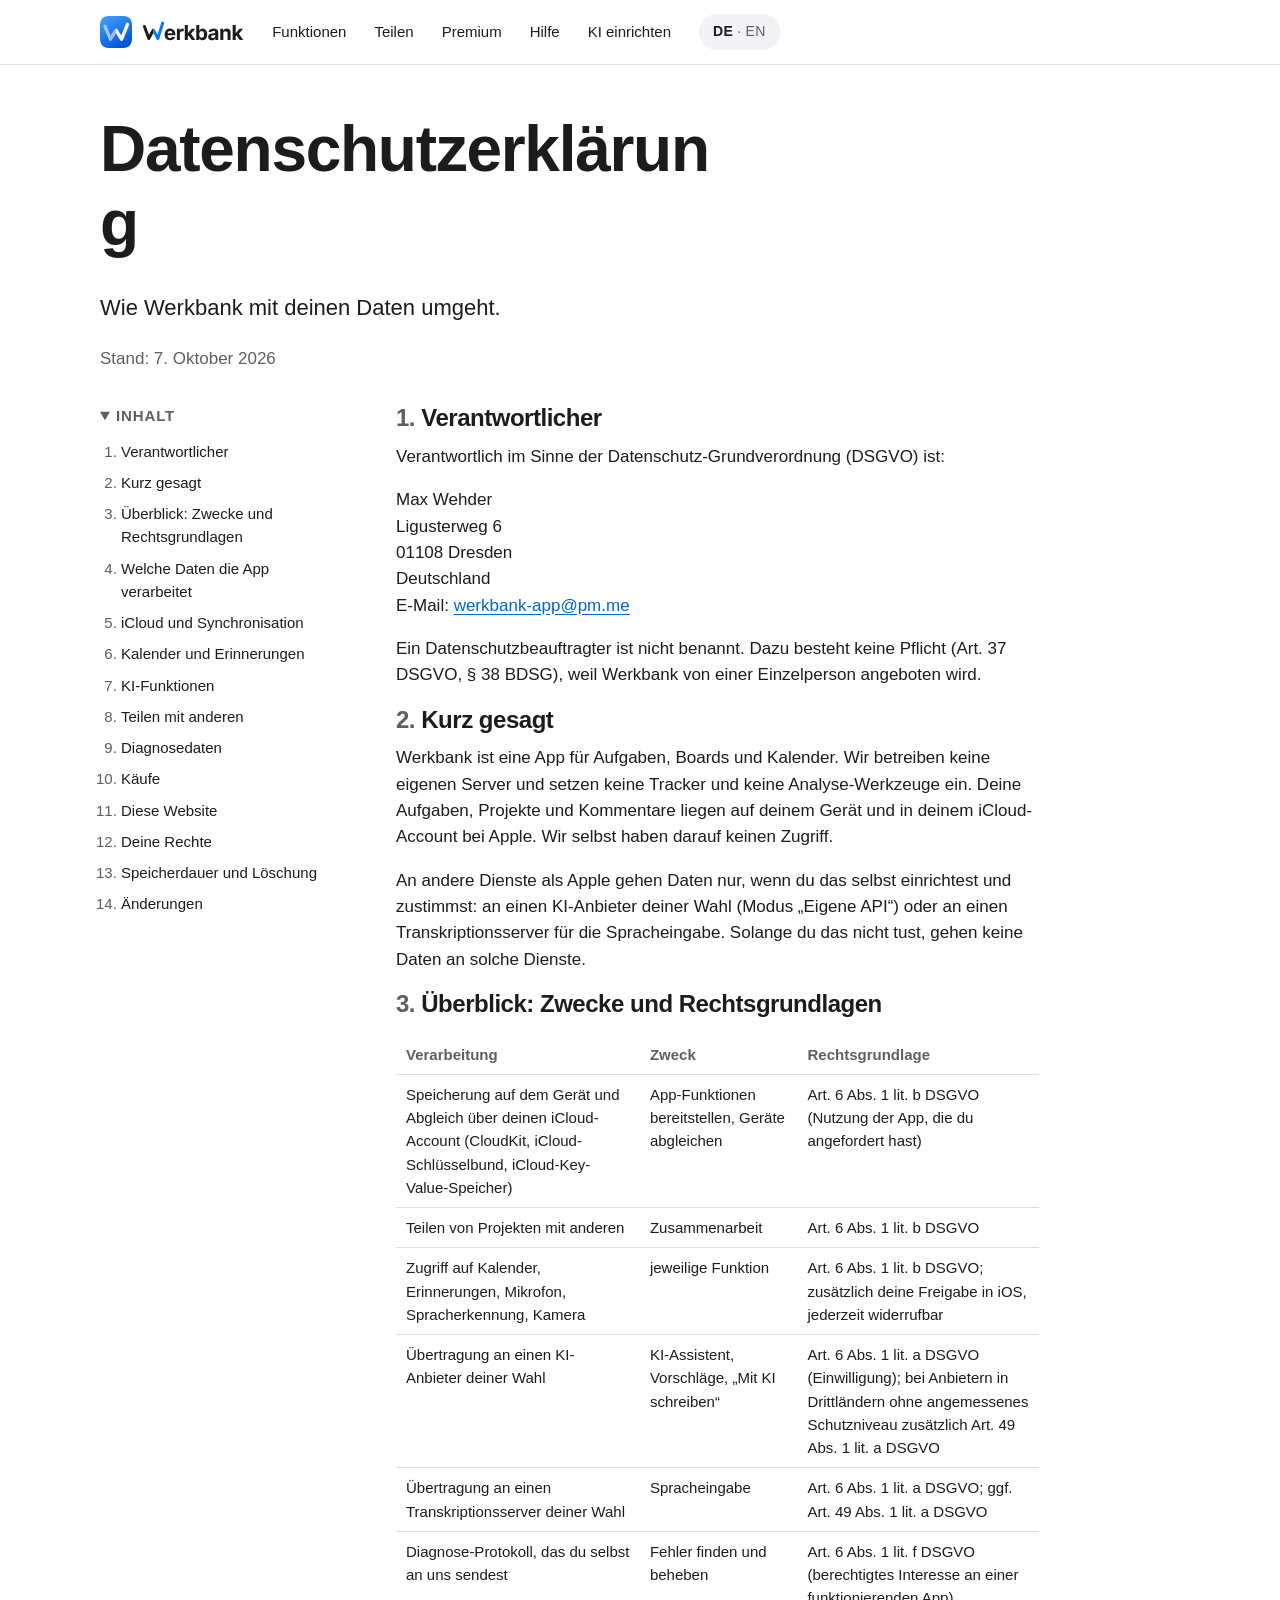
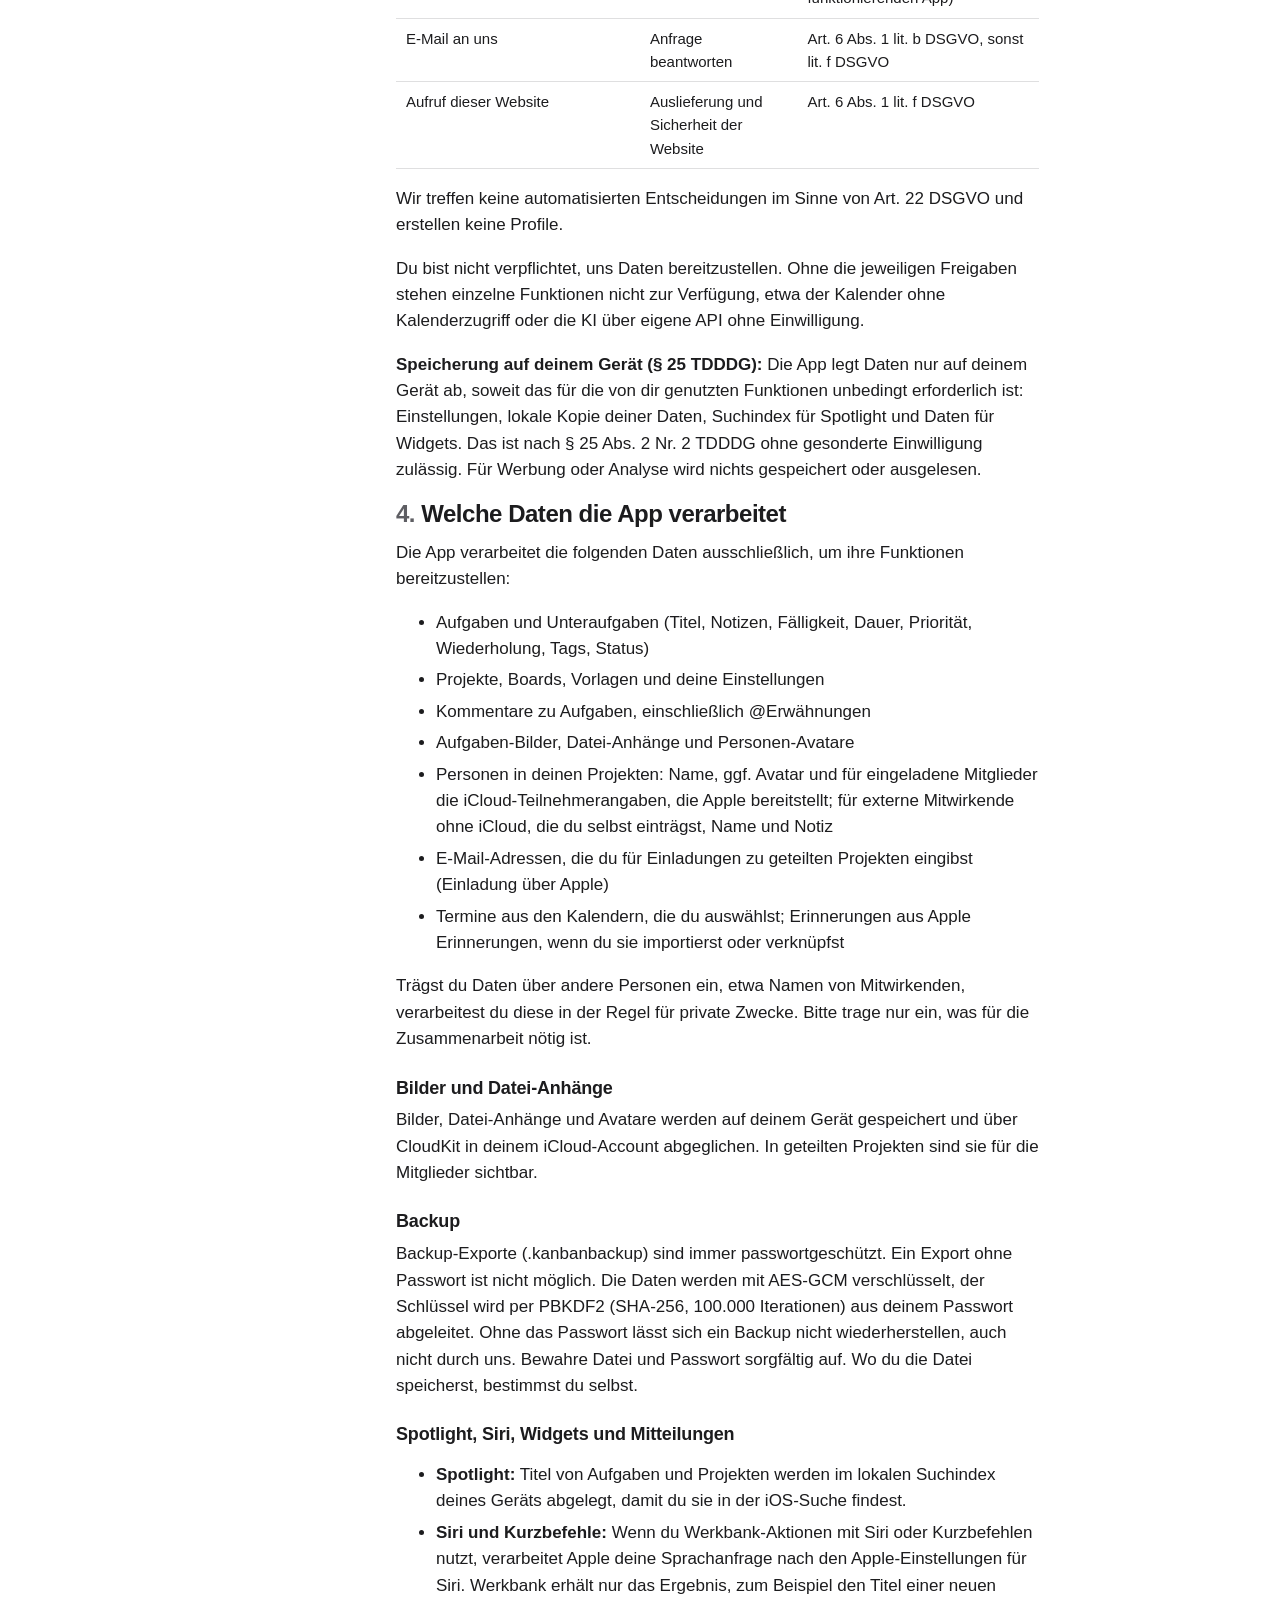
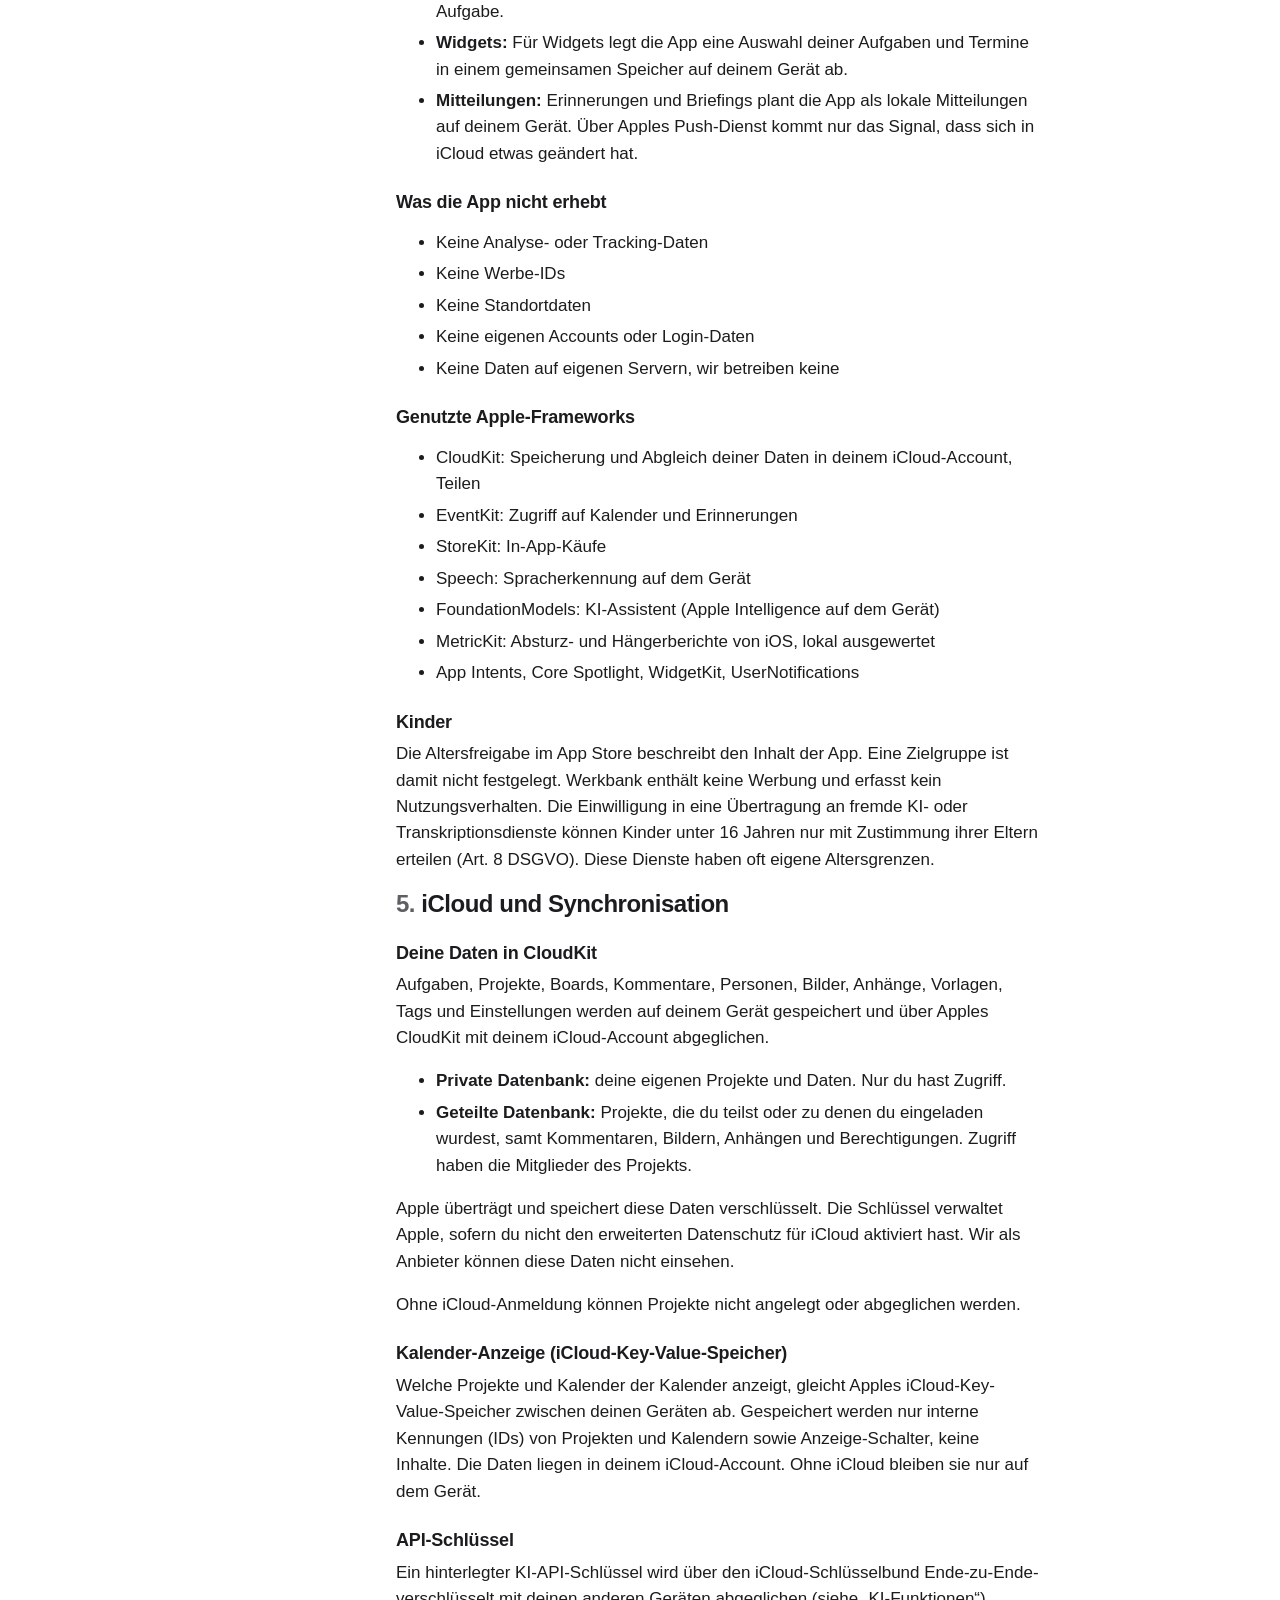
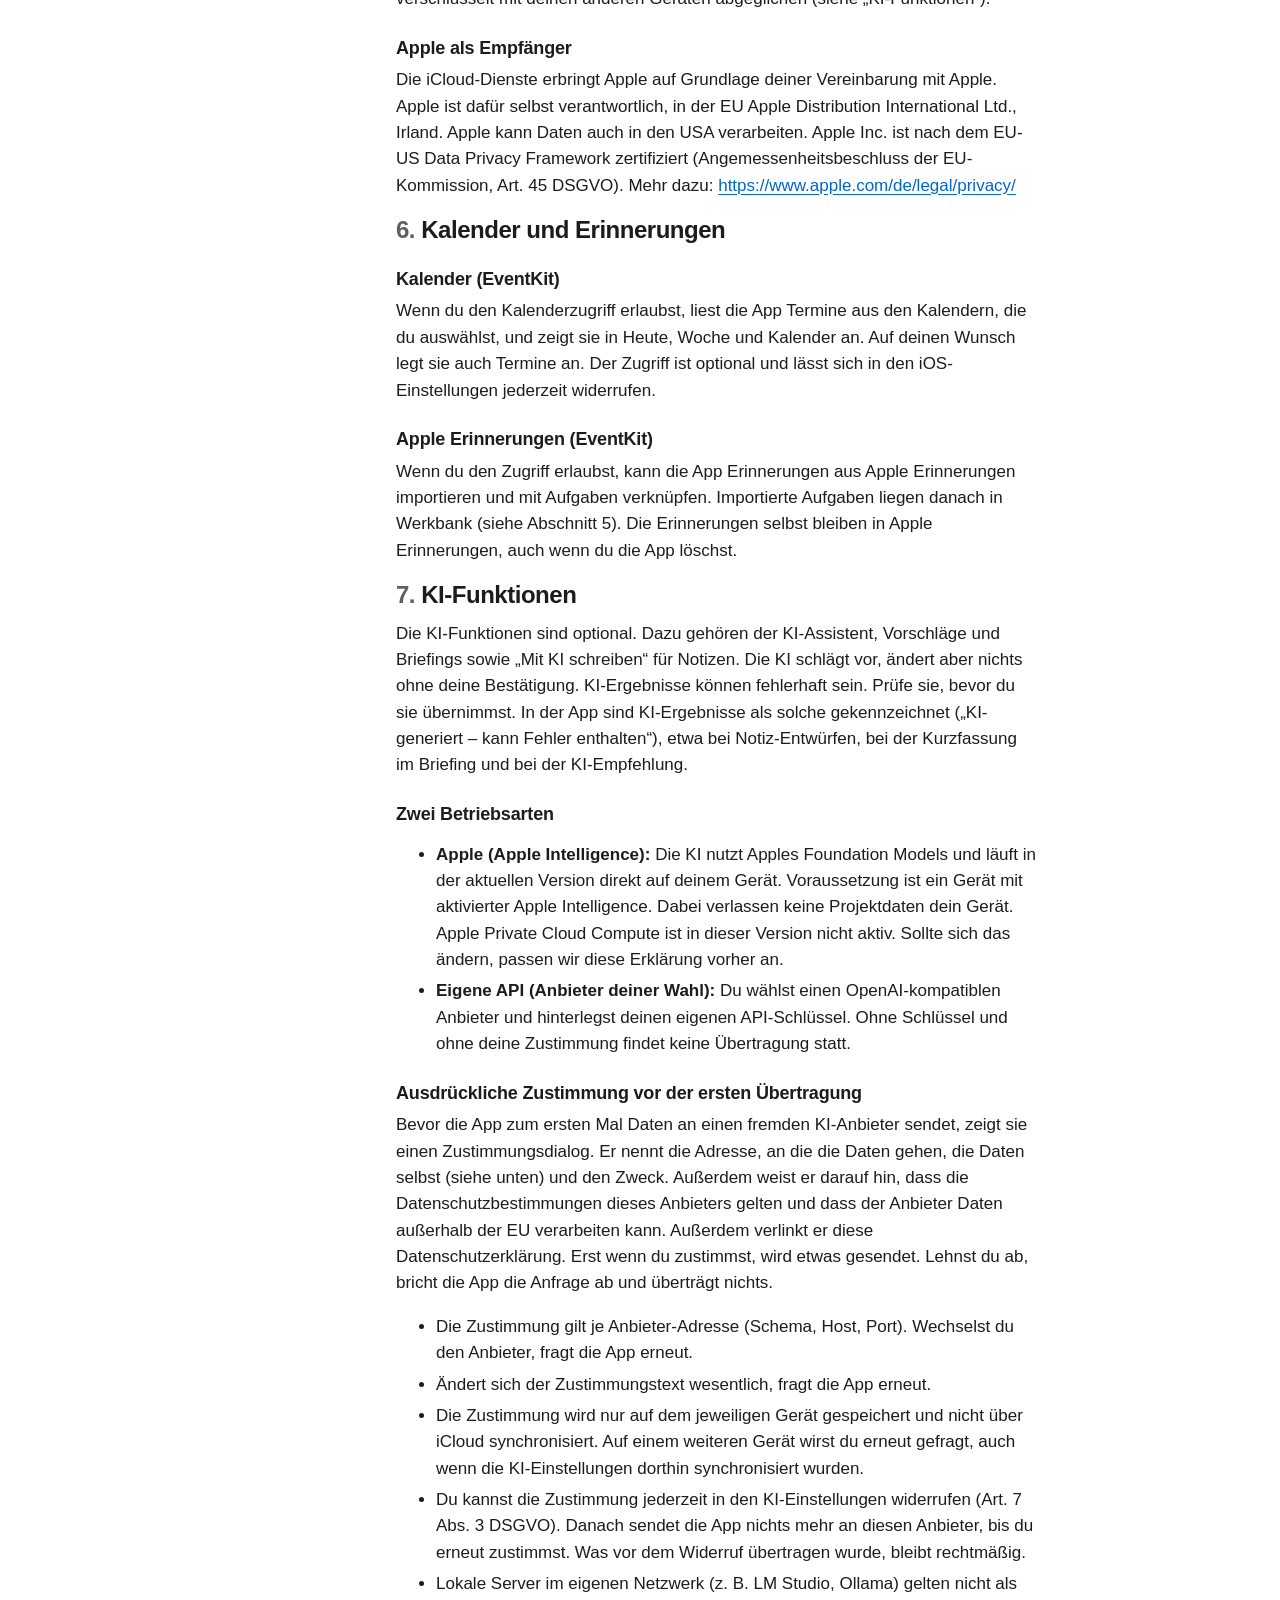
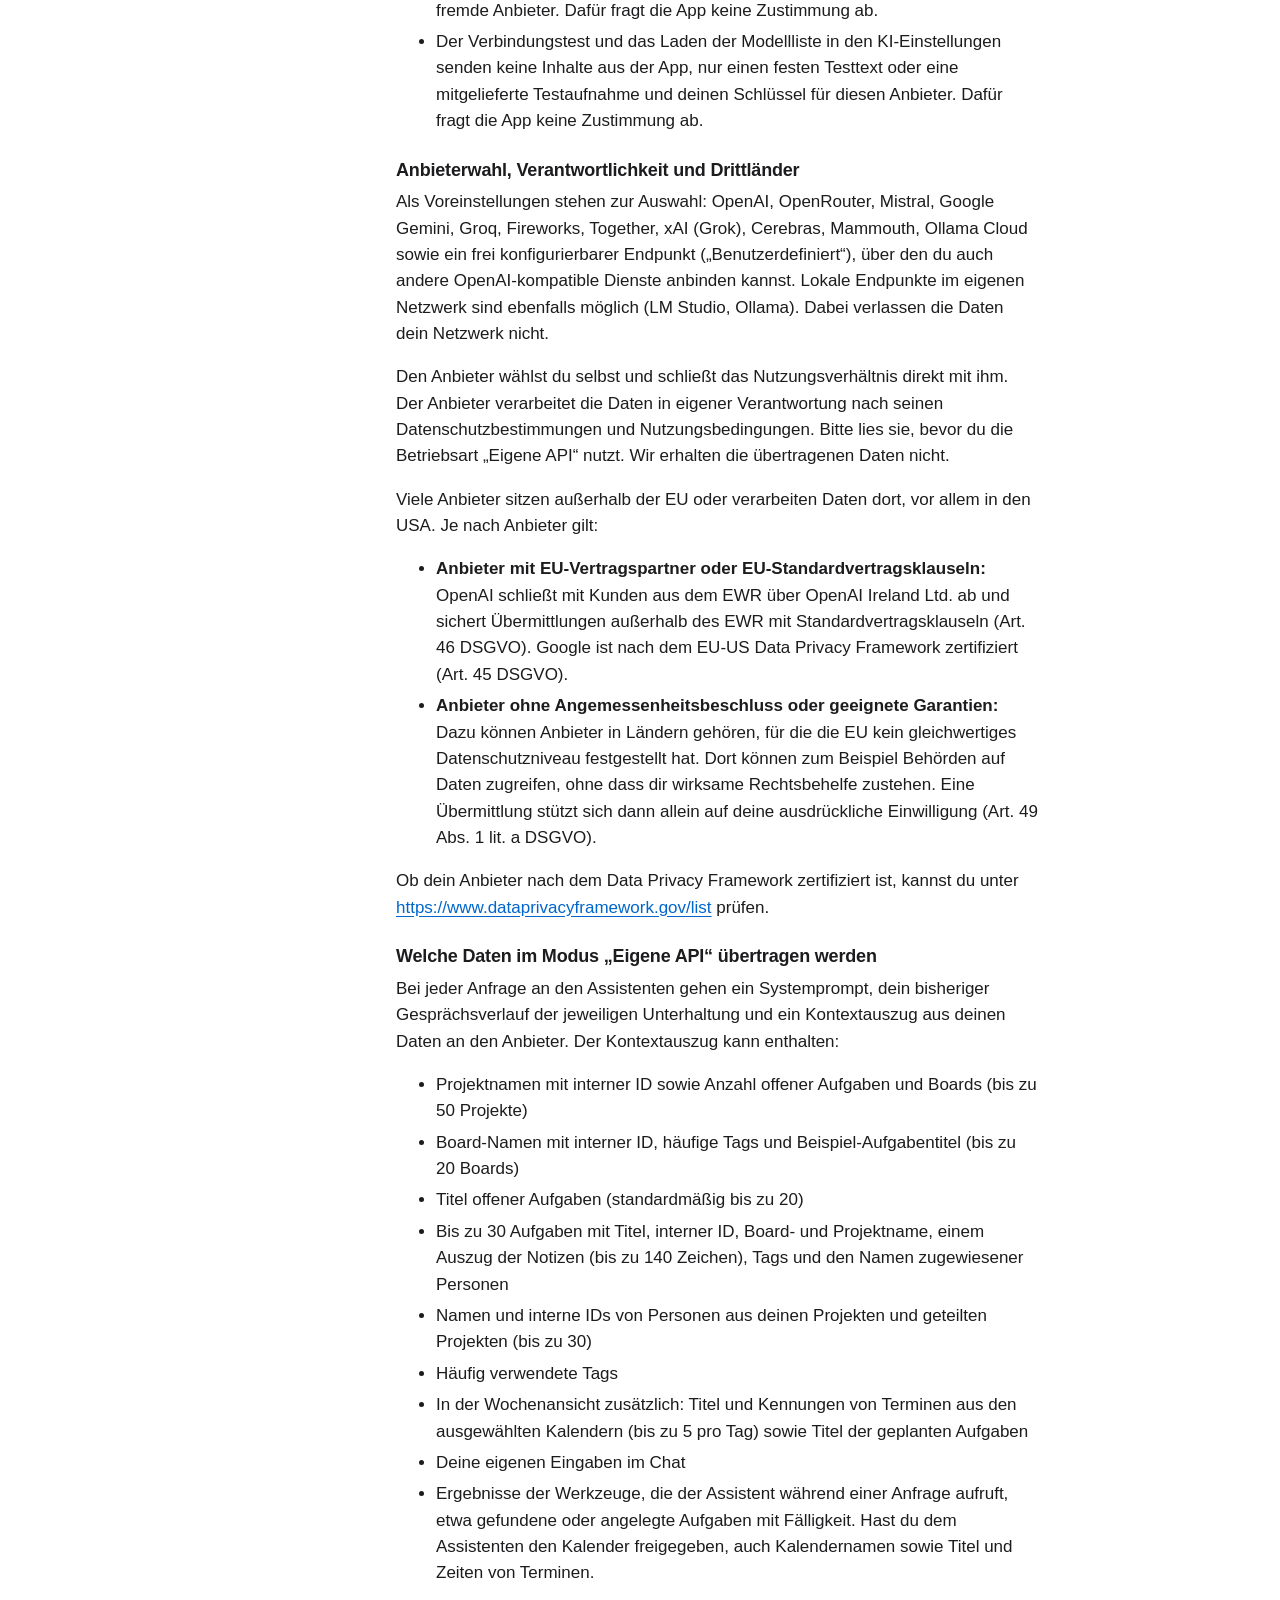
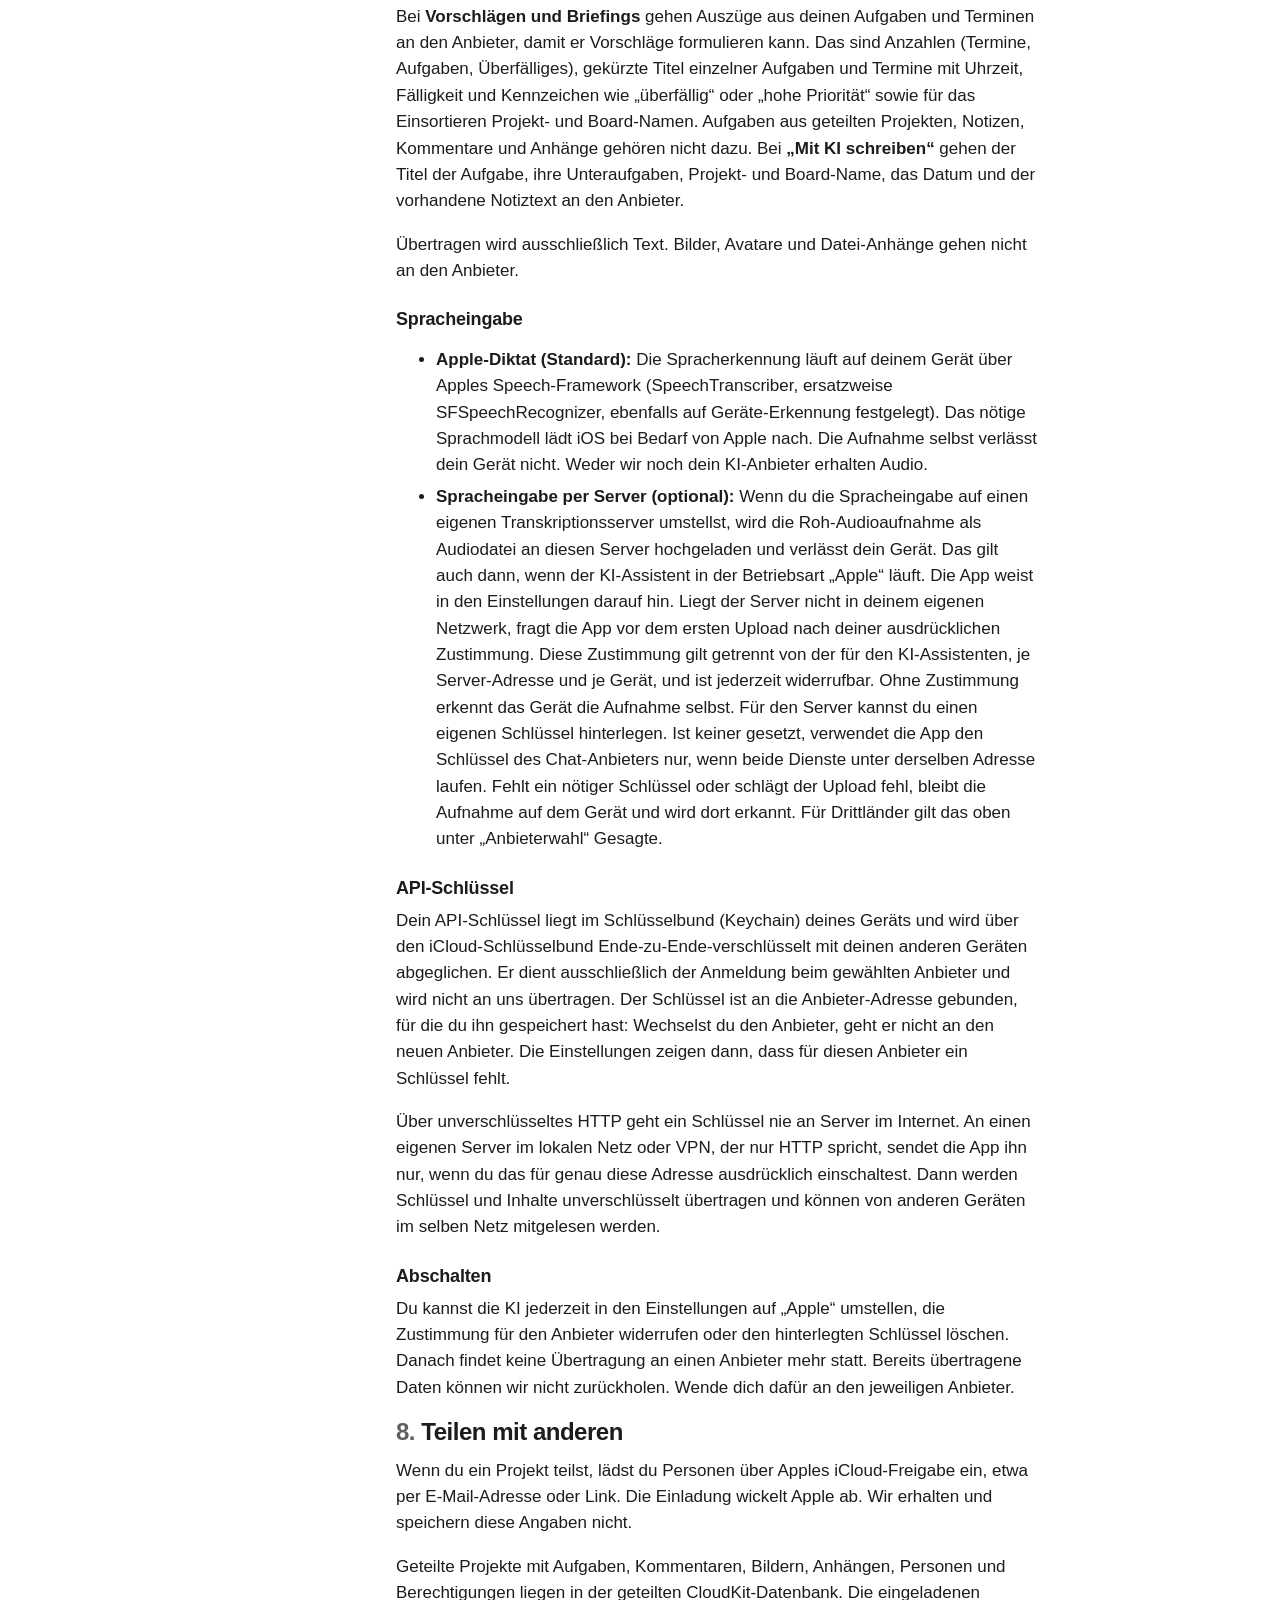
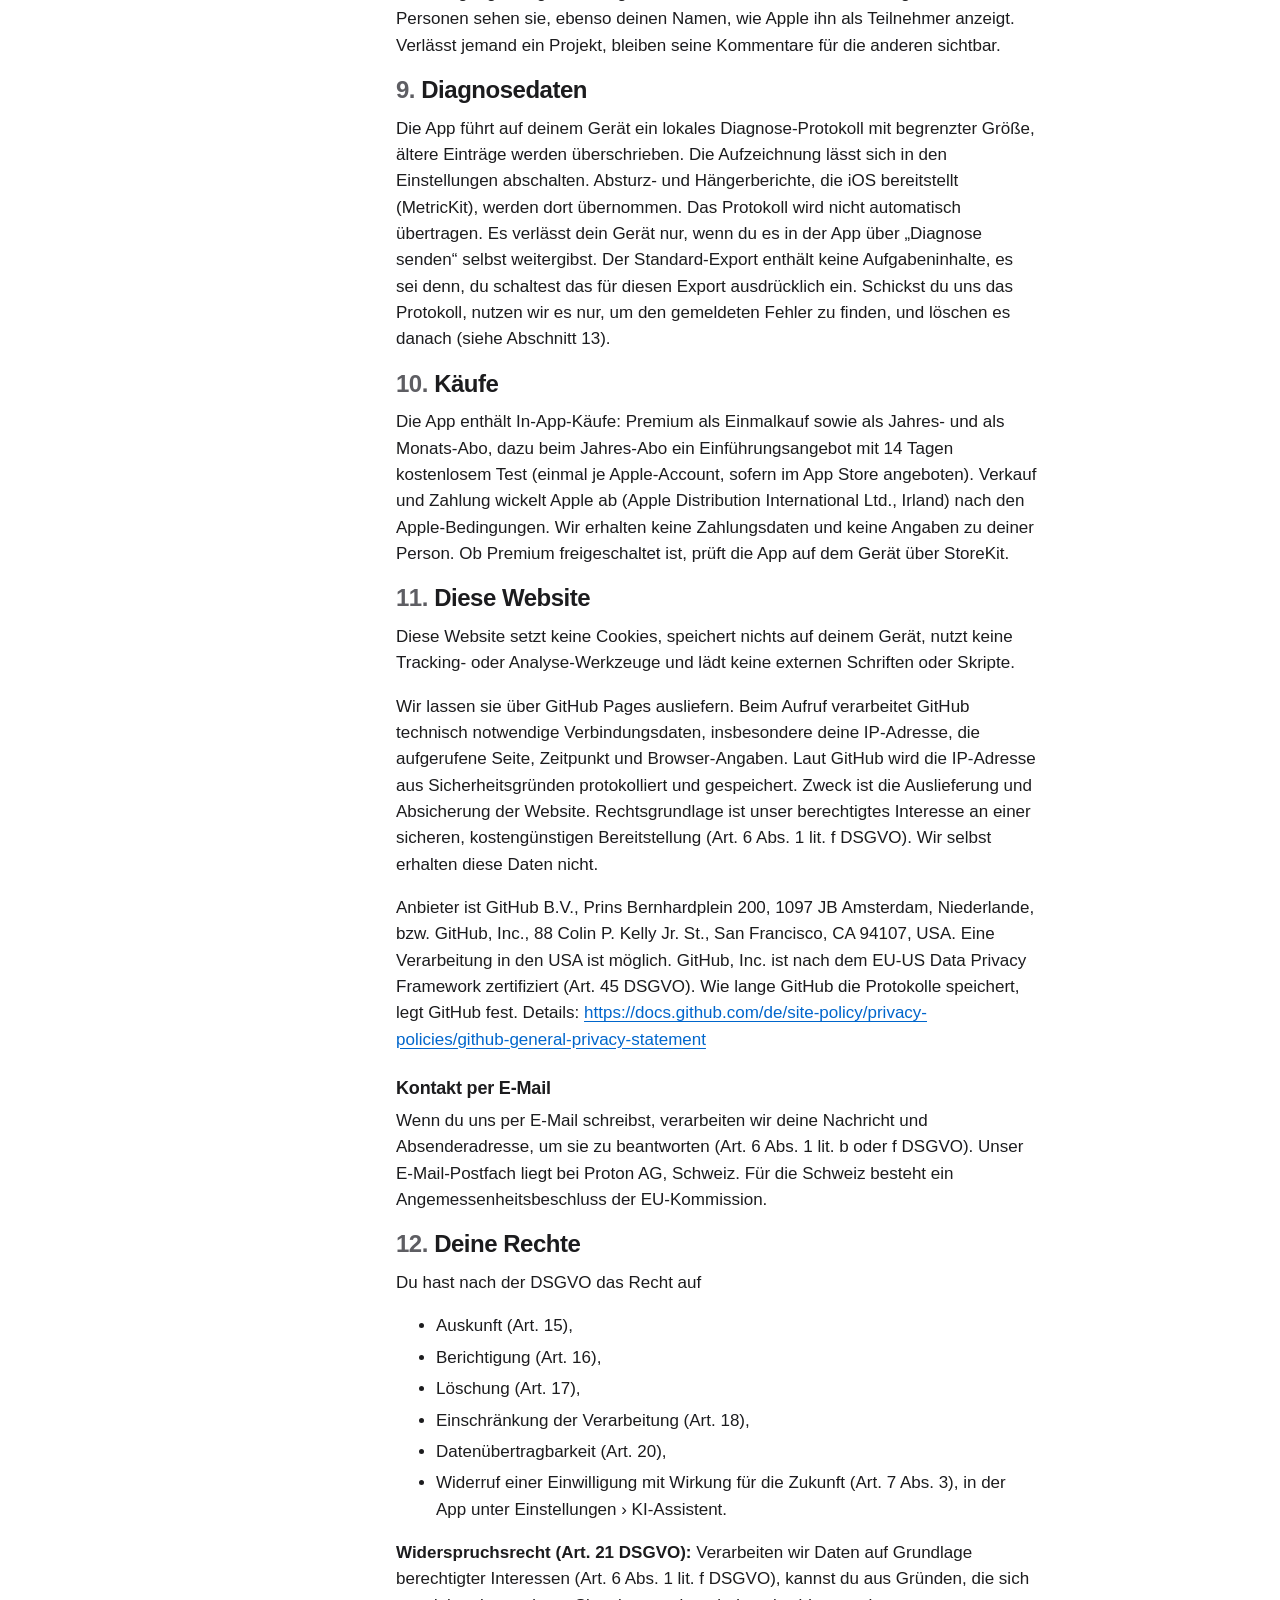
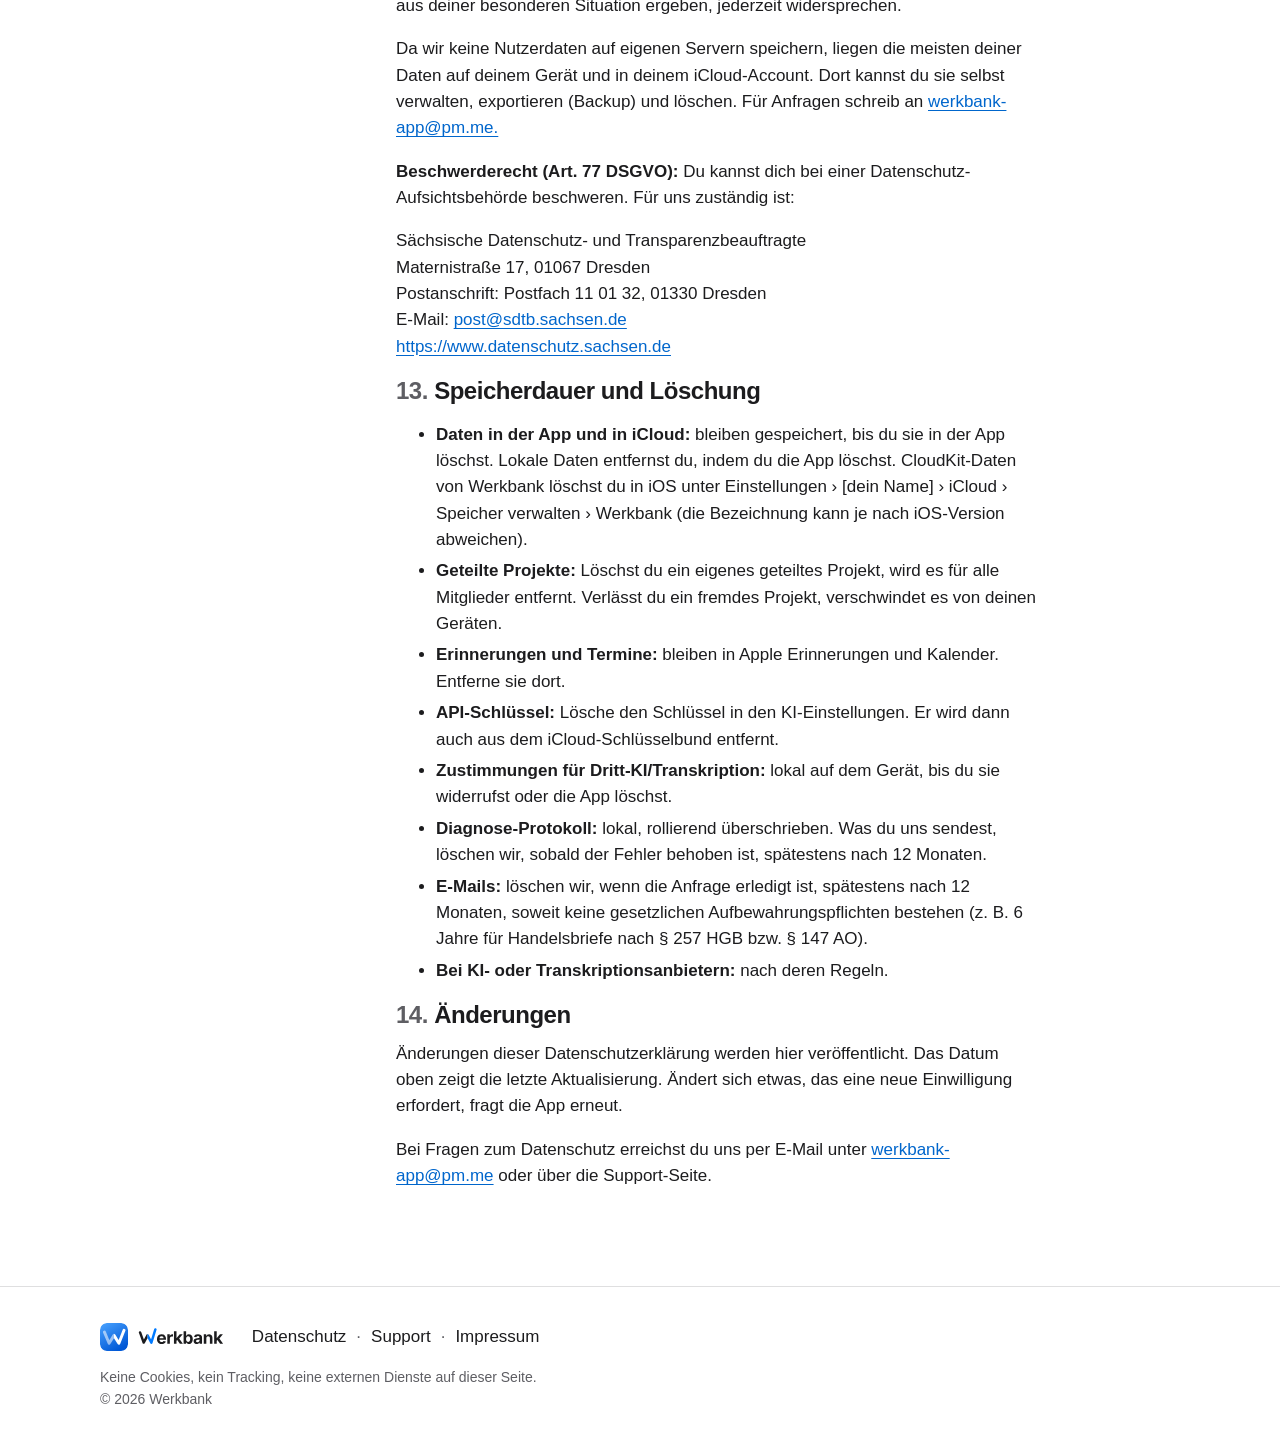
==== commit 8e3f05f1: "Rechtstexte aktualisiert (Datenschutz, Impressum, Hilfe)" ====
--- a/datenschutz.html
+++ b/datenschutz.html
@@ -27,20 +27,117 @@
 <div class="wrap doc">
 <header class="doc-head"><h1>Datenschutzerklärung</h1><p class="lead">Wie Werkbank mit deinen Daten umgeht.</p><p class="muted">Stand: 7. Oktober 2026</p></header>
 <div class="doc-grid">
-<nav class="toc" aria-labelledby="toc-h"><details open><summary id="toc-h">Inhalt</summary><ol><li><a href="#verantwortlicher">Verantwortlicher</a></li><li><a href="#kurz-gesagt">Kurz gesagt</a></li><li><a href="#welche-daten-die-app-verarbeitet">Welche Daten die App verarbeitet</a></li><li><a href="#icloud-und-synchronisation">iCloud und Synchronisation</a></li><li><a href="#kalender-und-erinnerungen">Kalender und Erinnerungen</a></li><li><a href="#ki-funktionen">KI-Funktionen</a></li><li><a href="#teilen-mit-anderen">Teilen mit anderen</a></li><li><a href="#diagnosedaten">Diagnosedaten</a></li><li><a href="#kaeufe">Käufe</a></li><li><a href="#diese-website">Diese Website</a></li><li><a href="#deine-rechte">Deine Rechte</a></li><li><a href="#aenderungen">Änderungen</a></li></ol></details></nav>
+<nav class="toc" aria-labelledby="toc-h"><details open><summary id="toc-h">Inhalt</summary><ol><li><a href="#verantwortlicher">Verantwortlicher</a></li><li><a href="#kurz-gesagt">Kurz gesagt</a></li><li><a href="#ueberblick-zwecke-und-rechtsgrundlagen">Überblick: Zwecke und Rechtsgrundlagen</a></li><li><a href="#welche-daten-die-app-verarbeitet">Welche Daten die App verarbeitet</a></li><li><a href="#icloud-und-synchronisation">iCloud und Synchronisation</a></li><li><a href="#kalender-und-erinnerungen">Kalender und Erinnerungen</a></li><li><a href="#ki-funktionen">KI-Funktionen</a></li><li><a href="#teilen-mit-anderen">Teilen mit anderen</a></li><li><a href="#diagnosedaten">Diagnosedaten</a></li><li><a href="#kaeufe">Käufe</a></li><li><a href="#diese-website">Diese Website</a></li><li><a href="#deine-rechte">Deine Rechte</a></li><li><a href="#speicherdauer-und-loeschung">Speicherdauer und Löschung</a></li><li><a href="#aenderungen">Änderungen</a></li></ol></details></nav>
 <article class="prose"><section id="verantwortlicher"><h2><span class="num">1.</span> Verantwortlicher</h2>
-<p>Verantwortlich im Sinne der Datenschutz-Grundverordnung (DSGVO) ist:</p><p>Max Wehder<br>Ligusterweg 6<br>01108 Dresden<br>Deutschland</p><p>E-Mail: <a href="mailto:werkbank-app@pm.me">werkbank-app@pm.me</a></p></section><section id="kurz-gesagt"><h2><span class="num">2.</span> Kurz gesagt</h2>
-<p>Werkbank ist eine App für Aufgaben, Boards und Kalender auf Basis von Apple Erinnerungen. Wir betreiben keine eigenen Server, setzen keine Tracker und keine Analyse-Werkzeuge ein. Deine Aufgaben, Projekte und Kommentare bleiben auf deinem Gerät und in deinem Apple-Ökosystem.</p><p>Ausnahme ist der optionale KI-Assistent: Im Modus „API“ werden Inhalte an den von dir gewählten Anbieter übertragen. Was genau übertragen wird, steht im Abschnitt „KI-Funktionen“. Solange du den Assistenten nicht benutzt, werden keinerlei Daten übertragen.</p></section><section id="welche-daten-die-app-verarbeitet"><h2><span class="num">3.</span> Welche Daten die App verarbeitet</h2>
-<p>Die App verarbeitet die folgenden Daten ausschließlich, um ihre Funktionen bereitzustellen:</p><ul><li>Aufgaben aus Apple Erinnerungen (Titel, Notizen, Fälligkeit, Priorität, Wiederholung)</li><li>Termine aus von dir ausgewählten Kalendern</li><li>Projektstruktur (Projektname, Board-Reihenfolge, Einblendungen) und Aufgaben-Kommentare</li><li>Aufgaben-Bilder und Personen-Avatare</li><li>E-Mail-Adressen, die du für Einladungen zu geteilten Projekten eingibst</li></ul><h3>Bilder</h3><p>Aufgaben-Bilder und Personen-Avatare werden lokal im App-Dokumentenordner auf deinem Gerät gespeichert. Für geteilte Projekte werden Bilder über CloudKit synchronisiert (verschlüsselt).</p><h3>Backup</h3><p>Backup-Exporte (<code>.kanbanbackup</code>) sind immer passwortgeschützt. Ein Export ohne Passwort ist nicht möglich; die Daten werden mit AES-GCM verschlüsselt, der Schlüssel wird per PBKDF2 (SHA-256, 100.000 Iterationen) aus deinem Passwort abgeleitet. Ohne das Passwort lässt sich ein Backup nicht wiederherstellen – auch wir können das nicht. Bewahre Datei und Passwort sorgfältig auf.</p><h3>Was die App nicht erhebt</h3><ul><li>Keine Analyse- oder Tracking-Daten</li><li>Keine Werbe-IDs</li><li>Keine Standortdaten</li><li>Keine eigenen Accounts oder Login-Daten</li><li>Keine Daten auf eigenen Servern – wir betreiben keine</li></ul><p>Eine Übermittlung an Dritte findet ausschließlich statt, wenn du den KI-Assistenten im Modus „API“ nutzt oder die API-Spracheingabe selbst einrichtest (siehe „KI-Funktionen“).</p><h3>Genutzte Apple-Frameworks</h3><ul><li><strong>EventKit</strong>: Zugriff auf Erinnerungen und Kalender</li><li><strong>CloudKit</strong>: Synchronisierung von Projektstruktur, Kommentaren und Bildern</li><li><strong>StoreKit</strong>: Verwaltung von In-App-Käufen (Premium-Funktionen)</li><li><strong>Speech</strong>: Spracherkennung für die Schnelleingabe</li><li><strong>FoundationModels</strong>: KI-Assistent (Apple Intelligence, auf dem Gerät)</li></ul><h3>Kinder</h3><p>Die App richtet sich an Nutzer ab 4 Jahren, enthält keine Werbung und erfasst kein Nutzerverhalten. Sie enthält In-App-Käufe und Links auf externe Websites (Nutzungsbedingungen und diese Datenschutzerklärung). Der KI-Assistent im API-Modus setzt eine bewusste Einrichtung mit einem eigenen API-Schlüssel voraus.</p></section><section id="icloud-und-synchronisation"><h2><span class="num">4.</span> iCloud und Synchronisation</h2>
-<h3>Projektstruktur und Kommentare (CloudKit)</h3><p>Projekt-Metadaten (Projektname, Board-Reihenfolge, Einblendungen) und Aufgaben-Kommentare werden über Apples CloudKit-Framework synchronisiert. Diese Daten liegen in deinem iCloud-Account und sind verschlüsselt.</p><ul><li><strong>Private Datenbank</strong>: Persönliche Projekte und Kommentare</li><li><strong>Geteilte Datenbank</strong>: Geteilte Projekte, Kommentare und Berechtigungen</li></ul><h3>Kalender-Anzeige (iCloud-Key-Value-Speicher)</h3><p>Welche Projekte und Kalender der Kalender anzeigt, wird über den iCloud-Key-Value-Speicher von Apple zwischen deinen Geräten abgeglichen. Gespeichert werden nur interne Kennungen (IDs) von Projekten und Kalendern sowie Anzeige-Schalter, keine Inhalte. Die Daten liegen in deinem iCloud-Account; ohne iCloud bleiben sie nur auf dem Gerät.</p><h3>API-Schlüssel</h3><p>Ein hinterlegter KI-API-Schlüssel wird über den iCloud-Schlüsselbund Ende-zu-Ende-verschlüsselt mit deinen anderen Geräten synchronisiert (siehe „KI-Funktionen“).</p></section><section id="kalender-und-erinnerungen"><h2><span class="num">5.</span> Kalender und Erinnerungen</h2>
-<h3>Apple Erinnerungen (EventKit)</h3><p>Die App greift auf deine Apple-Erinnerungen zu, um sie als Boards, Listen und Kalenderansicht darzustellen. Aufgabendaten (Titel, Notizen, Fälligkeit, Priorität, Wiederholung) werden über deine bestehenden Apple-Accounts synchronisiert (z. B. iCloud, Exchange). Werkbank speichert diese Daten nicht auf eigenen Servern. Aufgabendaten in Apple Erinnerungen bleiben bestehen, wenn du die App löschst – entferne sie über die Apple-Erinnerungen-App.</p><h3>Kalender (EventKit)</h3><p>Wenn du den Kalenderzugriff erlaubst, liest die App Termine aus den von dir ausgewählten Kalendern, um sie in der Kalender- und Wochenansicht darzustellen. Der Zugriff ist optional und kann in den iOS-Einstellungen jederzeit widerrufen werden.</p></section><section id="ki-funktionen"><h2><span class="num">6.</span> KI-Funktionen</h2>
-<p>Der KI-Assistent ist eine optionale Funktion. Solange du ihn nicht benutzt, werden keinerlei Daten übertragen.</p><h3>Zwei Betriebsarten</h3><ul><li><strong>Apple (Apple Intelligence)</strong>: Der Assistent nutzt Apples Foundation Models und läuft in der aktuellen Version direkt auf deinem Gerät. Voraussetzung ist ein Gerät mit aktivierter Apple Intelligence. An uns werden keine Projektdaten übertragen. <em>Nur wenn Apple Private Cloud Compute in der App aktiv ist (in dieser Version nicht der Fall):</em> Dann verarbeitet Apple deine Anfrage (Nachricht, Verlauf und der für die Anfrage nötige Projektkontext) bevorzugt über Private Cloud Compute auf Apple-Servern. Apple speichert diese Anfragen nicht und macht sie niemandem zugänglich, auch uns nicht. Ohne Netz oder nach Erreichen des Tageskontingents läuft der Assistent dann direkt auf deinem Gerät.</li><li><strong>API (Anbieter deiner Wahl)</strong>: Du wählst selbst einen OpenAI-kompatiblen Anbieter und hinterlegst deinen eigenen API-Schlüssel. Ohne hinterlegten Schlüssel ist diese Betriebsart nicht nutzbar – es findet dann keine Übertragung statt.</li></ul><h3>Ausdrückliche Zustimmung vor der ersten Übertragung</h3><p>Bevor die App zum ersten Mal Daten an einen fremden KI-Anbieter sendet, zeigt sie dir einen Zustimmungsdialog: an welche Adresse die Daten gehen, welche Daten das sind (siehe unten), zu welchem Zweck, und dass die Datenschutzbestimmungen dieses Anbieters gelten. Erst wenn du zustimmst, wird etwas gesendet. Lehnst du ab, bricht der Assistent die Anfrage ab und überträgt nichts.</p><ul><li>Die Zustimmung gilt je Anbieter-Adresse (Schema, Host, Port). Wechselst du den Anbieter, fragt die App erneut.</li><li>Ändert sich der Zustimmungstext wesentlich, fragt die App erneut.</li><li>Die Zustimmung wird nur auf dem jeweiligen Gerät gespeichert und nicht über iCloud synchronisiert. Auf einem weiteren Gerät wirst du erneut gefragt – auch wenn die KI-Einstellungen dorthin synchronisiert wurden.</li><li>Du kannst die Zustimmung jederzeit in den KI-Einstellungen widerrufen. Danach sendet die App nichts mehr an diesen Anbieter, bis du erneut zustimmst.</li><li>Lokale Server im eigenen Netzwerk (z. B. LM Studio, Ollama) gelten nicht als fremde Anbieter; dafür wird keine Zustimmung abgefragt.</li><li>Der Verbindungstest und das Laden der Modellliste in den KI-Einstellungen senden keine Inhalte aus der App (nur einen festen Testtext bzw. eine mitgelieferte Testaufnahme und deinen Schlüssel für diesen Anbieter); dafür wird keine Zustimmung abgefragt.</li></ul><h3>Anbieterwahl und Verantwortlichkeit</h3><p>Als Voreinstellungen stehen zur Auswahl: OpenAI, OpenRouter, Mistral, Google Gemini, Groq, Fireworks, Together, xAI (Grok), Cerebras, DeepSeek, Mammouth, Ollama Cloud sowie ein frei konfigurierbarer Endpunkt („Benutzerdefiniert“). Zusätzlich lassen sich lokale Endpunkte im eigenen Netzwerk eintragen (LM Studio, Ollama); dabei verlassen die Daten dein Netzwerk nicht.</p><p>Den Anbieter wählst du selbst und schließt das Nutzungsverhältnis direkt mit ihm ab. Für die Verarbeitung der übertragenen Daten gelten die Datenschutzbestimmungen und Nutzungsbedingungen dieses Anbieters. Bitte lies sie, bevor du den Assistenten im API-Modus verwendest.</p><h3>Welche Daten im API-Modus übertragen werden</h3><p>Bei jeder Anfrage werden ein Systemprompt, dein bisheriger Gesprächsverlauf der jeweiligen Unterhaltung und ein Kontextauszug aus deinen Daten an den Anbieter gesendet. Der Kontextauszug kann enthalten:</p><ul><li>Projektnamen mit interner ID sowie Anzahl offener Aufgaben und Boards (bis zu 50 Projekte)</li><li>Board-Namen mit interner ID, häufige Tags und Beispiel-Aufgabentitel (bis zu 20 Boards)</li><li>Titel offener Aufgaben (standardmäßig bis zu 20)</li><li>Bis zu 30 Aufgaben mit Titel, interner ID, Board- und Projektname, einem Auszug der Notizen (bis zu 140 Zeichen), Tags und den Namen zugewiesener Personen</li><li>Namen und interne IDs von Personen aus deinen Projekten und geteilten Projekten (bis zu 30)</li><li>Häufig verwendete Tags</li><li>In der Wochenansicht zusätzlich: Titel und Kennungen von Terminen aus den ausgewählten Kalendern (bis zu 5 pro Tag) sowie Titel der geplanten Aufgaben</li><li>Deine eigenen Eingaben im Chat</li><li>Ergebnisse der Werkzeuge, die der Assistent während einer Anfrage aufruft – etwa gefundene oder angelegte Aufgaben mit Fälligkeit; hast du dem Assistenten den Kalender freigegeben, auch Kalendernamen sowie Titel und Zeiten von Terminen</li></ul><p>Übertragen wird ausschließlich Text. Bilder, Avatare und Datei-Anhänge werden nicht an den Anbieter gesendet.</p><h3>Spracheingabe</h3><ul><li><strong>Apple-Diktat (Standard)</strong>: Die Spracherkennung läuft auf deinem Gerät über Apples Speech-Framework (<code>SpeechTranscriber</code>; ersatzweise <code>SFSpeechRecognizer</code>, ebenfalls auf Geräte-Erkennung festgelegt). Das nötige Sprachmodell lädt iOS bei Bedarf von Apple nach; die Aufnahme selbst verlässt dein Gerät nicht. An uns oder an deinen KI-Anbieter wird kein Audio gesendet.</li><li><strong>Spracheingabe per API (optional)</strong>: Wenn du die Spracheingabe auf einen eigenen Transkriptions-Endpunkt umstellst, wird die Roh-Audioaufnahme als Audiodatei an diesen Endpunkt hochgeladen und verlässt damit dein Gerät – auch dann, wenn der KI-Assistent in der Betriebsart „Apple“ läuft; die App weist in den Einstellungen darauf hin. Liegt der Endpunkt nicht in deinem eigenen Netzwerk, fragt die App vor dem ersten Upload nach deiner ausdrücklichen Zustimmung – getrennt von der Zustimmung für den KI-Assistenten, je Server-Adresse und je Gerät, jederzeit widerrufbar. Ohne Zustimmung wird die Aufnahme auf dem Gerät erkannt. Dafür kannst du einen eigenen Schlüssel hinterlegen; ist keiner gesetzt, wird der Schlüssel des Chat-Anbieters nur dann verwendet, wenn beide Dienste unter derselben Adresse laufen. Fehlt ein nötiger Schlüssel oder schlägt der Upload fehl, bleibt die Aufnahme auf dem Gerät und kann dort erkannt werden.</li></ul><h3>API-Schlüssel</h3><p>Dein API-Schlüssel wird im Schlüsselbund (Keychain) deines Geräts gespeichert und über den iCloud-Schlüsselbund Ende-zu-Ende-verschlüsselt mit deinen anderen Geräten synchronisiert. Er wird ausschließlich zur Authentifizierung gegenüber dem von dir gewählten Anbieter verwendet und nicht an uns übertragen. Der Schlüssel ist an die Anbieter-Adresse gebunden, für die du ihn gespeichert hast: Wechselst du den Anbieter, wird er nicht an den neuen Anbieter gesendet – die Einstellungen zeigen dann, dass für diesen Anbieter ein Schlüssel fehlt.</p><p>Über unverschlüsseltes HTTP geht ein Schlüssel nie an Server im Internet. An einen eigenen Server im lokalen Netz oder VPN, der nur HTTP spricht, sendet die App ihn nur, wenn du das für genau diese Adresse ausdrücklich einschaltest – dann werden Schlüssel und Inhalte unverschlüsselt übertragen und können von anderen Geräten im selben Netz mitgelesen werden.</p><h3>Abschalten</h3><p>Du kannst den Assistenten jederzeit in den Einstellungen auf „Apple“ umstellen, die Zustimmung für den Anbieter widerrufen oder den hinterlegten Schlüssel löschen. Danach findet keine Übertragung an einen Anbieter mehr statt. Bereits an einen Anbieter übertragene Daten können wir nicht zurückholen – wende dich dafür an den jeweiligen Anbieter.</p></section><section id="teilen-mit-anderen"><h2><span class="num">7.</span> Teilen mit anderen</h2>
-<p>E-Mail-Adressen werden ausschließlich verwendet, um CloudKit-Einladungen für geteilte Projekte zu versenden. Sie werden nicht auf eigenen Servern gespeichert. Die Einladung wird über Apples CloudKit-Infrastruktur abgewickelt.</p><p>Geteilte Projekte, Kommentare, Berechtigungen und – für geteilte Projekte – Bilder liegen in der geteilten CloudKit-Datenbank und sind für die eingeladenen Personen sichtbar.</p></section><section id="diagnosedaten"><h2><span class="num">8.</span> Diagnosedaten</h2>
-<p>Die App führt auf deinem Gerät ein lokales Diagnose-Protokoll. Absturz- und Hängerberichte, die iOS bereitstellt (MetricKit), werden dort übernommen. Das Protokoll wird nicht automatisch an uns übertragen; es verlässt dein Gerät nur, wenn du es selbst in der App über „Diagnose senden“ weitergibst. Der Standard-Export enthält keine Aufgabeninhalte.</p></section><section id="kaeufe"><h2><span class="num">9.</span> Käufe</h2>
-<p>Die App enthält In-App-Käufe: Premium als Einmalkauf sowie als Jahres- und als Monats-Abo, dazu eine einmalige, kostenlose 14-Tage-Testversion. Die Abwicklung läuft vollständig über Apples StoreKit. Wir erhalten keine Zahlungsdaten; der Kaufstatus wird über deinen Apple-Account geprüft.</p></section><section id="diese-website"><h2><span class="num">10.</span> Diese Website</h2>
-<p>Diese Website setzt keine Cookies, nutzt keine Tracking- oder Analyse-Werkzeuge und lädt keine externen Schriften oder Skripte. Sie wird über GitHub Pages ausgeliefert; dabei kann der Hosting-Anbieter (GitHub, Inc., USA) technisch notwendige Verbindungsdaten wie die IP-Adresse in Server-Logs verarbeiten. Wir haben darauf keinen Einfluss und erhalten diese Daten nicht. Es gilt die Datenschutzerklärung von GitHub.</p><p>Wenn du uns per E-Mail schreibst, verarbeiten wir deine Nachricht und Absenderadresse, um sie zu beantworten.</p></section><section id="deine-rechte"><h2><span class="num">11.</span> Deine Rechte</h2>
-<p>Du hast nach der DSGVO das Recht auf Auskunft, Berichtigung, Löschung, Einschränkung der Verarbeitung, Datenübertragbarkeit und Widerspruch. Außerdem kannst du dich bei einer Datenschutz-Aufsichtsbehörde beschweren. Da wir keine Nutzerdaten auf eigenen Servern speichern, liegen die meisten deiner Daten in deinem Gerät und deinem Apple-Account und lassen sich dort selbst verwalten. Für Anfragen schreib an <a href="mailto:werkbank-app@pm.me">werkbank-app@pm.me</a>.</p><h3>Datenlöschung</h3><ul><li><strong>Lokale Daten</strong>: Deinstalliere die App, um alle lokal gespeicherten Daten (Bilder, Avatare, Einstellungen) zu entfernen.</li><li><strong>CloudKit-Daten</strong>: Geteilte Projekt-Daten bleiben in deinem iCloud-Account, bis du das Projekt in der App löschst oder deinen iCloud-Account verwaltest.</li><li><strong>Erinnerungen</strong>: Aufgabendaten in Apple Erinnerungen bleiben bestehen – entferne sie über die Apple-Erinnerungen-App.</li><li><strong>API-Schlüssel</strong>: Lösche den Schlüssel in den KI-Einstellungen; er wird dann auch aus dem iCloud-Schlüsselbund entfernt.</li></ul></section><section id="aenderungen"><h2><span class="num">12.</span> Änderungen</h2>
-<p>Änderungen dieser Datenschutzerklärung werden hier veröffentlicht. Das Datum oben zeigt die letzte Aktualisierung.</p><p>Bei Fragen zum Datenschutz erreichst du uns per E-Mail unter <a href="mailto:werkbank-app@pm.me">werkbank-app@pm.me</a> oder über die <a href="hilfe.html">Support-Seite</a>.</p></section></article>
+<p>Verantwortlich im Sinne der Datenschutz-Grundverordnung (DSGVO) ist:</p>
+<p>Max Wehder<br>Ligusterweg 6<br>01108 Dresden<br>Deutschland<br>E-Mail: <a href="mailto:werkbank-app@pm.me">werkbank-app@pm.me</a></p>
+<p>Ein Datenschutzbeauftragter ist nicht benannt. Dazu besteht keine Pflicht (Art. 37 DSGVO, § 38 BDSG), weil Werkbank von einer Einzelperson angeboten wird.</p>
+</section>
+<section id="kurz-gesagt"><h2><span class="num">2.</span> Kurz gesagt</h2>
+<p>Werkbank ist eine App für Aufgaben, Boards und Kalender. Wir betreiben keine eigenen Server und setzen keine Tracker und keine Analyse-Werkzeuge ein. Deine Aufgaben, Projekte und Kommentare liegen auf deinem Gerät und in deinem iCloud-Account bei Apple. Wir selbst haben darauf keinen Zugriff.</p>
+<p>An andere Dienste als Apple gehen Daten nur, wenn du das selbst einrichtest und zustimmst: an einen KI-Anbieter deiner Wahl (Modus „Eigene API“) oder an einen Transkriptionsserver für die Spracheingabe. Solange du das nicht tust, gehen keine Daten an solche Dienste.</p>
+</section>
+<section id="ueberblick-zwecke-und-rechtsgrundlagen"><h2><span class="num">3.</span> Überblick: Zwecke und Rechtsgrundlagen</h2>
+<div class="table-wrap"><table><thead><tr><th scope="col">Verarbeitung</th><th scope="col">Zweck</th><th scope="col">Rechtsgrundlage</th></tr></thead><tbody><tr><td>Speicherung auf dem Gerät und Abgleich über deinen iCloud-Account (CloudKit, iCloud-Schlüsselbund, iCloud-Key-Value-Speicher)</td><td>App-Funktionen bereitstellen, Geräte abgleichen</td><td>Art. 6 Abs. 1 lit. b DSGVO (Nutzung der App, die du angefordert hast)</td></tr><tr><td>Teilen von Projekten mit anderen</td><td>Zusammenarbeit</td><td>Art. 6 Abs. 1 lit. b DSGVO</td></tr><tr><td>Zugriff auf Kalender, Erinnerungen, Mikrofon, Spracherkennung, Kamera</td><td>jeweilige Funktion</td><td>Art. 6 Abs. 1 lit. b DSGVO; zusätzlich deine Freigabe in iOS, jederzeit widerrufbar</td></tr><tr><td>Übertragung an einen KI-Anbieter deiner Wahl</td><td>KI-Assistent, Vorschläge, „Mit KI schreiben“</td><td>Art. 6 Abs. 1 lit. a DSGVO (Einwilligung); bei Anbietern in Drittländern ohne angemessenes Schutzniveau zusätzlich Art. 49 Abs. 1 lit. a DSGVO</td></tr><tr><td>Übertragung an einen Transkriptionsserver deiner Wahl</td><td>Spracheingabe</td><td>Art. 6 Abs. 1 lit. a DSGVO; ggf. Art. 49 Abs. 1 lit. a DSGVO</td></tr><tr><td>Diagnose-Protokoll, das du selbst an uns sendest</td><td>Fehler finden und beheben</td><td>Art. 6 Abs. 1 lit. f DSGVO (berechtigtes Interesse an einer funktionierenden App)</td></tr><tr><td>E-Mail an uns</td><td>Anfrage beantworten</td><td>Art. 6 Abs. 1 lit. b DSGVO, sonst lit. f DSGVO</td></tr><tr><td>Aufruf dieser Website</td><td>Auslieferung und Sicherheit der Website</td><td>Art. 6 Abs. 1 lit. f DSGVO</td></tr></tbody></table></div>
+<p>Wir treffen keine automatisierten Entscheidungen im Sinne von Art. 22 DSGVO und erstellen keine Profile.</p>
+<p>Du bist nicht verpflichtet, uns Daten bereitzustellen. Ohne die jeweiligen Freigaben stehen einzelne Funktionen nicht zur Verfügung, etwa der Kalender ohne Kalenderzugriff oder die KI über eigene API ohne Einwilligung.</p>
+<p><strong>Speicherung auf deinem Gerät (§ 25 TDDDG):</strong> Die App legt Daten nur auf deinem Gerät ab, soweit das für die von dir genutzten Funktionen unbedingt erforderlich ist: Einstellungen, lokale Kopie deiner Daten, Suchindex für Spotlight und Daten für Widgets. Das ist nach § 25 Abs. 2 Nr. 2 TDDDG ohne gesonderte Einwilligung zulässig. Für Werbung oder Analyse wird nichts gespeichert oder ausgelesen.</p>
+</section>
+<section id="welche-daten-die-app-verarbeitet"><h2><span class="num">4.</span> Welche Daten die App verarbeitet</h2>
+<p>Die App verarbeitet die folgenden Daten ausschließlich, um ihre Funktionen bereitzustellen:</p>
+<ul><li>Aufgaben und Unteraufgaben (Titel, Notizen, Fälligkeit, Dauer, Priorität, Wiederholung, Tags, Status)</li><li>Projekte, Boards, Vorlagen und deine Einstellungen</li><li>Kommentare zu Aufgaben, einschließlich @Erwähnungen</li><li>Aufgaben-Bilder, Datei-Anhänge und Personen-Avatare</li><li>Personen in deinen Projekten: Name, ggf. Avatar und für eingeladene Mitglieder die iCloud-Teilnehmerangaben, die Apple bereitstellt; für externe Mitwirkende ohne iCloud, die du selbst einträgst, Name und Notiz</li><li>E-Mail-Adressen, die du für Einladungen zu geteilten Projekten eingibst (Einladung über Apple)</li><li>Termine aus den Kalendern, die du auswählst; Erinnerungen aus Apple Erinnerungen, wenn du sie importierst oder verknüpfst</li></ul>
+<p>Trägst du Daten über andere Personen ein, etwa Namen von Mitwirkenden, verarbeitest du diese in der Regel für private Zwecke. Bitte trage nur ein, was für die Zusammenarbeit nötig ist.</p>
+<h3>Bilder und Datei-Anhänge</h3>
+<p>Bilder, Datei-Anhänge und Avatare werden auf deinem Gerät gespeichert und über CloudKit in deinem iCloud-Account abgeglichen. In geteilten Projekten sind sie für die Mitglieder sichtbar.</p>
+<h3>Backup</h3>
+<p>Backup-Exporte (.kanbanbackup) sind immer passwortgeschützt. Ein Export ohne Passwort ist nicht möglich. Die Daten werden mit AES-GCM verschlüsselt, der Schlüssel wird per PBKDF2 (SHA-256, 100.000 Iterationen) aus deinem Passwort abgeleitet. Ohne das Passwort lässt sich ein Backup nicht wiederherstellen, auch nicht durch uns. Bewahre Datei und Passwort sorgfältig auf. Wo du die Datei speicherst, bestimmst du selbst.</p>
+<h3>Spotlight, Siri, Widgets und Mitteilungen</h3>
+<ul><li><strong>Spotlight:</strong> Titel von Aufgaben und Projekten werden im lokalen Suchindex deines Geräts abgelegt, damit du sie in der iOS-Suche findest.</li><li><strong>Siri und Kurzbefehle:</strong> Wenn du Werkbank-Aktionen mit Siri oder Kurzbefehlen nutzt, verarbeitet Apple deine Sprachanfrage nach den Apple-Einstellungen für Siri. Werkbank erhält nur das Ergebnis, zum Beispiel den Titel einer neuen Aufgabe.</li><li><strong>Widgets:</strong> Für Widgets legt die App eine Auswahl deiner Aufgaben und Termine in einem gemeinsamen Speicher auf deinem Gerät ab.</li><li><strong>Mitteilungen:</strong> Erinnerungen und Briefings plant die App als lokale Mitteilungen auf deinem Gerät. Über Apples Push-Dienst kommt nur das Signal, dass sich in iCloud etwas geändert hat.</li></ul>
+<h3>Was die App nicht erhebt</h3>
+<ul><li>Keine Analyse- oder Tracking-Daten</li><li>Keine Werbe-IDs</li><li>Keine Standortdaten</li><li>Keine eigenen Accounts oder Login-Daten</li><li>Keine Daten auf eigenen Servern, wir betreiben keine</li></ul>
+<h3>Genutzte Apple-Frameworks</h3>
+<ul><li>CloudKit: Speicherung und Abgleich deiner Daten in deinem iCloud-Account, Teilen</li><li>EventKit: Zugriff auf Kalender und Erinnerungen</li><li>StoreKit: In-App-Käufe</li><li>Speech: Spracherkennung auf dem Gerät</li><li>FoundationModels: KI-Assistent (Apple Intelligence auf dem Gerät)</li><li>MetricKit: Absturz- und Hängerberichte von iOS, lokal ausgewertet</li><li>App Intents, Core Spotlight, WidgetKit, UserNotifications</li></ul>
+<h3>Kinder</h3>
+<p>Die Altersfreigabe im App Store beschreibt den Inhalt der App. Eine Zielgruppe ist damit nicht festgelegt. Werkbank enthält keine Werbung und erfasst kein Nutzungsverhalten. Die Einwilligung in eine Übertragung an fremde KI- oder Transkriptionsdienste können Kinder unter 16 Jahren nur mit Zustimmung ihrer Eltern erteilen (Art. 8 DSGVO). Diese Dienste haben oft eigene Altersgrenzen.</p>
+</section>
+<section id="icloud-und-synchronisation"><h2><span class="num">5.</span> iCloud und Synchronisation</h2>
+<h3>Deine Daten in CloudKit</h3>
+<p>Aufgaben, Projekte, Boards, Kommentare, Personen, Bilder, Anhänge, Vorlagen, Tags und Einstellungen werden auf deinem Gerät gespeichert und über Apples CloudKit mit deinem iCloud-Account abgeglichen.</p>
+<ul><li><strong>Private Datenbank:</strong> deine eigenen Projekte und Daten. Nur du hast Zugriff.</li><li><strong>Geteilte Datenbank:</strong> Projekte, die du teilst oder zu denen du eingeladen wurdest, samt Kommentaren, Bildern, Anhängen und Berechtigungen. Zugriff haben die Mitglieder des Projekts.</li></ul>
+<p>Apple überträgt und speichert diese Daten verschlüsselt. Die Schlüssel verwaltet Apple, sofern du nicht den erweiterten Datenschutz für iCloud aktiviert hast. Wir als Anbieter können diese Daten nicht einsehen.</p>
+<p>Ohne iCloud-Anmeldung können Projekte nicht angelegt oder abgeglichen werden.</p>
+<h3>Kalender-Anzeige (iCloud-Key-Value-Speicher)</h3>
+<p>Welche Projekte und Kalender der Kalender anzeigt, gleicht Apples iCloud-Key-Value-Speicher zwischen deinen Geräten ab. Gespeichert werden nur interne Kennungen (IDs) von Projekten und Kalendern sowie Anzeige-Schalter, keine Inhalte. Die Daten liegen in deinem iCloud-Account. Ohne iCloud bleiben sie nur auf dem Gerät.</p>
+<h3>API-Schlüssel</h3>
+<p>Ein hinterlegter KI-API-Schlüssel wird über den iCloud-Schlüsselbund Ende-zu-Ende-verschlüsselt mit deinen anderen Geräten abgeglichen (siehe „KI-Funktionen“).</p>
+<h3>Apple als Empfänger</h3>
+<p>Die iCloud-Dienste erbringt Apple auf Grundlage deiner Vereinbarung mit Apple. Apple ist dafür selbst verantwortlich, in der EU Apple Distribution International Ltd., Irland. Apple kann Daten auch in den USA verarbeiten. Apple Inc. ist nach dem EU-US Data Privacy Framework zertifiziert (Angemessenheitsbeschluss der EU-Kommission, Art. 45 DSGVO). Mehr dazu: <a href="https://www.apple.com/de/legal/privacy/">https://www.apple.com/de/legal/privacy/</a></p>
+</section>
+<section id="kalender-und-erinnerungen"><h2><span class="num">6.</span> Kalender und Erinnerungen</h2>
+<h3>Kalender (EventKit)</h3>
+<p>Wenn du den Kalenderzugriff erlaubst, liest die App Termine aus den Kalendern, die du auswählst, und zeigt sie in Heute, Woche und Kalender an. Auf deinen Wunsch legt sie auch Termine an. Der Zugriff ist optional und lässt sich in den iOS-Einstellungen jederzeit widerrufen.</p>
+<h3>Apple Erinnerungen (EventKit)</h3>
+<p>Wenn du den Zugriff erlaubst, kann die App Erinnerungen aus Apple Erinnerungen importieren und mit Aufgaben verknüpfen. Importierte Aufgaben liegen danach in Werkbank (siehe Abschnitt 5). Die Erinnerungen selbst bleiben in Apple Erinnerungen, auch wenn du die App löschst.</p>
+</section>
+<section id="ki-funktionen"><h2><span class="num">7.</span> KI-Funktionen</h2>
+<p>Die KI-Funktionen sind optional. Dazu gehören der KI-Assistent, Vorschläge und Briefings sowie „Mit KI schreiben“ für Notizen. Die KI schlägt vor, ändert aber nichts ohne deine Bestätigung. KI-Ergebnisse können fehlerhaft sein. Prüfe sie, bevor du sie übernimmst. In der App sind KI-Ergebnisse als solche gekennzeichnet („KI-generiert – kann Fehler enthalten“), etwa bei Notiz-Entwürfen, bei der Kurzfassung im Briefing und bei der KI-Empfehlung.</p>
+<h3>Zwei Betriebsarten</h3>
+<ul><li><strong>Apple (Apple Intelligence):</strong> Die KI nutzt Apples Foundation Models und läuft in der aktuellen Version direkt auf deinem Gerät. Voraussetzung ist ein Gerät mit aktivierter Apple Intelligence. Dabei verlassen keine Projektdaten dein Gerät. Apple Private Cloud Compute ist in dieser Version nicht aktiv. Sollte sich das ändern, passen wir diese Erklärung vorher an.</li><li><strong>Eigene API (Anbieter deiner Wahl):</strong> Du wählst einen OpenAI-kompatiblen Anbieter und hinterlegst deinen eigenen API-Schlüssel. Ohne Schlüssel und ohne deine Zustimmung findet keine Übertragung statt.</li></ul>
+<h3>Ausdrückliche Zustimmung vor der ersten Übertragung</h3>
+<p>Bevor die App zum ersten Mal Daten an einen fremden KI-Anbieter sendet, zeigt sie einen Zustimmungsdialog. Er nennt die Adresse, an die die Daten gehen, die Daten selbst (siehe unten) und den Zweck. Außerdem weist er darauf hin, dass die Datenschutzbestimmungen dieses Anbieters gelten und dass der Anbieter Daten außerhalb der EU verarbeiten kann. Außerdem verlinkt er diese Datenschutzerklärung. Erst wenn du zustimmst, wird etwas gesendet. Lehnst du ab, bricht die App die Anfrage ab und überträgt nichts.</p>
+<ul><li>Die Zustimmung gilt je Anbieter-Adresse (Schema, Host, Port). Wechselst du den Anbieter, fragt die App erneut.</li><li>Ändert sich der Zustimmungstext wesentlich, fragt die App erneut.</li><li>Die Zustimmung wird nur auf dem jeweiligen Gerät gespeichert und nicht über iCloud synchronisiert. Auf einem weiteren Gerät wirst du erneut gefragt, auch wenn die KI-Einstellungen dorthin synchronisiert wurden.</li><li>Du kannst die Zustimmung jederzeit in den KI-Einstellungen widerrufen (Art. 7 Abs. 3 DSGVO). Danach sendet die App nichts mehr an diesen Anbieter, bis du erneut zustimmst. Was vor dem Widerruf übertragen wurde, bleibt rechtmäßig.</li><li>Lokale Server im eigenen Netzwerk (z. B. LM Studio, Ollama) gelten nicht als fremde Anbieter. Dafür fragt die App keine Zustimmung ab.</li><li>Der Verbindungstest und das Laden der Modellliste in den KI-Einstellungen senden keine Inhalte aus der App, nur einen festen Testtext oder eine mitgelieferte Testaufnahme und deinen Schlüssel für diesen Anbieter. Dafür fragt die App keine Zustimmung ab.</li></ul>
+<h3>Anbieterwahl, Verantwortlichkeit und Drittländer</h3>
+<p>Als Voreinstellungen stehen zur Auswahl: OpenAI, OpenRouter, Mistral, Google Gemini, Groq, Fireworks, Together, xAI (Grok), Cerebras, Mammouth, Ollama Cloud sowie ein frei konfigurierbarer Endpunkt („Benutzerdefiniert“), über den du auch andere OpenAI-kompatible Dienste anbinden kannst. Lokale Endpunkte im eigenen Netzwerk sind ebenfalls möglich (LM Studio, Ollama). Dabei verlassen die Daten dein Netzwerk nicht.</p>
+<p>Den Anbieter wählst du selbst und schließt das Nutzungsverhältnis direkt mit ihm. Der Anbieter verarbeitet die Daten in eigener Verantwortung nach seinen Datenschutzbestimmungen und Nutzungsbedingungen. Bitte lies sie, bevor du die Betriebsart „Eigene API“ nutzt. Wir erhalten die übertragenen Daten nicht.</p>
+<p>Viele Anbieter sitzen außerhalb der EU oder verarbeiten Daten dort, vor allem in den USA. Je nach Anbieter gilt:</p>
+<ul><li><strong>Anbieter mit EU-Vertragspartner oder EU-Standardvertragsklauseln:</strong> OpenAI schließt mit Kunden aus dem EWR über OpenAI Ireland Ltd. ab und sichert Übermittlungen außerhalb des EWR mit Standardvertragsklauseln (Art. 46 DSGVO). Google ist nach dem EU-US Data Privacy Framework zertifiziert (Art. 45 DSGVO).</li><li><strong>Anbieter ohne Angemessenheitsbeschluss oder geeignete Garantien:</strong> Dazu können Anbieter in Ländern gehören, für die die EU kein gleichwertiges Datenschutzniveau festgestellt hat. Dort können zum Beispiel Behörden auf Daten zugreifen, ohne dass dir wirksame Rechtsbehelfe zustehen. Eine Übermittlung stützt sich dann allein auf deine ausdrückliche Einwilligung (Art. 49 Abs. 1 lit. a DSGVO).</li></ul>
+<p>Ob dein Anbieter nach dem Data Privacy Framework zertifiziert ist, kannst du unter <a href="https://www.dataprivacyframework.gov/list">https://www.dataprivacyframework.gov/list</a> prüfen.</p>
+<h3>Welche Daten im Modus „Eigene API“ übertragen werden</h3>
+<p>Bei jeder Anfrage an den Assistenten gehen ein Systemprompt, dein bisheriger Gesprächsverlauf der jeweiligen Unterhaltung und ein Kontextauszug aus deinen Daten an den Anbieter. Der Kontextauszug kann enthalten:</p>
+<ul><li>Projektnamen mit interner ID sowie Anzahl offener Aufgaben und Boards (bis zu 50 Projekte)</li><li>Board-Namen mit interner ID, häufige Tags und Beispiel-Aufgabentitel (bis zu 20 Boards)</li><li>Titel offener Aufgaben (standardmäßig bis zu 20)</li><li>Bis zu 30 Aufgaben mit Titel, interner ID, Board- und Projektname, einem Auszug der Notizen (bis zu 140 Zeichen), Tags und den Namen zugewiesener Personen</li><li>Namen und interne IDs von Personen aus deinen Projekten und geteilten Projekten (bis zu 30)</li><li>Häufig verwendete Tags</li><li>In der Wochenansicht zusätzlich: Titel und Kennungen von Terminen aus den ausgewählten Kalendern (bis zu 5 pro Tag) sowie Titel der geplanten Aufgaben</li><li>Deine eigenen Eingaben im Chat</li><li>Ergebnisse der Werkzeuge, die der Assistent während einer Anfrage aufruft, etwa gefundene oder angelegte Aufgaben mit Fälligkeit. Hast du dem Assistenten den Kalender freigegeben, auch Kalendernamen sowie Titel und Zeiten von Terminen.</li></ul>
+<p>Bei <strong>Vorschlägen und Briefings</strong> gehen Auszüge aus deinen Aufgaben und Terminen an den Anbieter, damit er Vorschläge formulieren kann. Das sind Anzahlen (Termine, Aufgaben, Überfälliges), gekürzte Titel einzelner Aufgaben und Termine mit Uhrzeit, Fälligkeit und Kennzeichen wie „überfällig“ oder „hohe Priorität“ sowie für das Einsortieren Projekt- und Board-Namen. Aufgaben aus geteilten Projekten, Notizen, Kommentare und Anhänge gehören nicht dazu. Bei <strong>„Mit KI schreiben“</strong> gehen der Titel der Aufgabe, ihre Unteraufgaben, Projekt- und Board-Name, das Datum und der vorhandene Notiztext an den Anbieter.</p>
+<p>Übertragen wird ausschließlich Text. Bilder, Avatare und Datei-Anhänge gehen nicht an den Anbieter.</p>
+<h3>Spracheingabe</h3>
+<ul><li><strong>Apple-Diktat (Standard):</strong> Die Spracherkennung läuft auf deinem Gerät über Apples Speech-Framework (SpeechTranscriber, ersatzweise SFSpeechRecognizer, ebenfalls auf Geräte-Erkennung festgelegt). Das nötige Sprachmodell lädt iOS bei Bedarf von Apple nach. Die Aufnahme selbst verlässt dein Gerät nicht. Weder wir noch dein KI-Anbieter erhalten Audio.</li><li><strong>Spracheingabe per Server (optional):</strong> Wenn du die Spracheingabe auf einen eigenen Transkriptionsserver umstellst, wird die Roh-Audioaufnahme als Audiodatei an diesen Server hochgeladen und verlässt dein Gerät. Das gilt auch dann, wenn der KI-Assistent in der Betriebsart „Apple“ läuft. Die App weist in den Einstellungen darauf hin. Liegt der Server nicht in deinem eigenen Netzwerk, fragt die App vor dem ersten Upload nach deiner ausdrücklichen Zustimmung. Diese Zustimmung gilt getrennt von der für den KI-Assistenten, je Server-Adresse und je Gerät, und ist jederzeit widerrufbar. Ohne Zustimmung erkennt das Gerät die Aufnahme selbst. Für den Server kannst du einen eigenen Schlüssel hinterlegen. Ist keiner gesetzt, verwendet die App den Schlüssel des Chat-Anbieters nur, wenn beide Dienste unter derselben Adresse laufen. Fehlt ein nötiger Schlüssel oder schlägt der Upload fehl, bleibt die Aufnahme auf dem Gerät und wird dort erkannt. Für Drittländer gilt das oben unter „Anbieterwahl“ Gesagte.</li></ul>
+<h3>API-Schlüssel</h3>
+<p>Dein API-Schlüssel liegt im Schlüsselbund (Keychain) deines Geräts und wird über den iCloud-Schlüsselbund Ende-zu-Ende-verschlüsselt mit deinen anderen Geräten abgeglichen. Er dient ausschließlich der Anmeldung beim gewählten Anbieter und wird nicht an uns übertragen. Der Schlüssel ist an die Anbieter-Adresse gebunden, für die du ihn gespeichert hast: Wechselst du den Anbieter, geht er nicht an den neuen Anbieter. Die Einstellungen zeigen dann, dass für diesen Anbieter ein Schlüssel fehlt.</p>
+<p>Über unverschlüsseltes HTTP geht ein Schlüssel nie an Server im Internet. An einen eigenen Server im lokalen Netz oder VPN, der nur HTTP spricht, sendet die App ihn nur, wenn du das für genau diese Adresse ausdrücklich einschaltest. Dann werden Schlüssel und Inhalte unverschlüsselt übertragen und können von anderen Geräten im selben Netz mitgelesen werden.</p>
+<h3>Abschalten</h3>
+<p>Du kannst die KI jederzeit in den Einstellungen auf „Apple“ umstellen, die Zustimmung für den Anbieter widerrufen oder den hinterlegten Schlüssel löschen. Danach findet keine Übertragung an einen Anbieter mehr statt. Bereits übertragene Daten können wir nicht zurückholen. Wende dich dafür an den jeweiligen Anbieter.</p>
+</section>
+<section id="teilen-mit-anderen"><h2><span class="num">8.</span> Teilen mit anderen</h2>
+<p>Wenn du ein Projekt teilst, lädst du Personen über Apples iCloud-Freigabe ein, etwa per E-Mail-Adresse oder Link. Die Einladung wickelt Apple ab. Wir erhalten und speichern diese Angaben nicht.</p>
+<p>Geteilte Projekte mit Aufgaben, Kommentaren, Bildern, Anhängen, Personen und Berechtigungen liegen in der geteilten CloudKit-Datenbank. Die eingeladenen Personen sehen sie, ebenso deinen Namen, wie Apple ihn als Teilnehmer anzeigt. Verlässt jemand ein Projekt, bleiben seine Kommentare für die anderen sichtbar.</p>
+</section>
+<section id="diagnosedaten"><h2><span class="num">9.</span> Diagnosedaten</h2>
+<p>Die App führt auf deinem Gerät ein lokales Diagnose-Protokoll mit begrenzter Größe, ältere Einträge werden überschrieben. Die Aufzeichnung lässt sich in den Einstellungen abschalten. Absturz- und Hängerberichte, die iOS bereitstellt (MetricKit), werden dort übernommen. Das Protokoll wird nicht automatisch übertragen. Es verlässt dein Gerät nur, wenn du es in der App über „Diagnose senden“ selbst weitergibst. Der Standard-Export enthält keine Aufgabeninhalte, es sei denn, du schaltest das für diesen Export ausdrücklich ein. Schickst du uns das Protokoll, nutzen wir es nur, um den gemeldeten Fehler zu finden, und löschen es danach (siehe Abschnitt 13).</p>
+</section>
+<section id="kaeufe"><h2><span class="num">10.</span> Käufe</h2>
+<p>Die App enthält In-App-Käufe: Premium als Einmalkauf sowie als Jahres- und als Monats-Abo, dazu beim Jahres-Abo ein Einführungsangebot mit 14 Tagen kostenlosem Test (einmal je Apple-Account, sofern im App Store angeboten). Verkauf und Zahlung wickelt Apple ab (Apple Distribution International Ltd., Irland) nach den Apple-Bedingungen. Wir erhalten keine Zahlungsdaten und keine Angaben zu deiner Person. Ob Premium freigeschaltet ist, prüft die App auf dem Gerät über StoreKit.</p>
+</section>
+<section id="diese-website"><h2><span class="num">11.</span> Diese Website</h2>
+<p>Diese Website setzt keine Cookies, speichert nichts auf deinem Gerät, nutzt keine Tracking- oder Analyse-Werkzeuge und lädt keine externen Schriften oder Skripte.</p>
+<p>Wir lassen sie über GitHub Pages ausliefern. Beim Aufruf verarbeitet GitHub technisch notwendige Verbindungsdaten, insbesondere deine IP-Adresse, die aufgerufene Seite, Zeitpunkt und Browser-Angaben. Laut GitHub wird die IP-Adresse aus Sicherheitsgründen protokolliert und gespeichert. Zweck ist die Auslieferung und Absicherung der Website. Rechtsgrundlage ist unser berechtigtes Interesse an einer sicheren, kostengünstigen Bereitstellung (Art. 6 Abs. 1 lit. f DSGVO). Wir selbst erhalten diese Daten nicht.</p>
+<p>Anbieter ist GitHub B.V., Prins Bernhardplein 200, 1097 JB Amsterdam, Niederlande, bzw. GitHub, Inc., 88 Colin P. Kelly Jr. St., San Francisco, CA 94107, USA. Eine Verarbeitung in den USA ist möglich. GitHub, Inc. ist nach dem EU-US Data Privacy Framework zertifiziert (Art. 45 DSGVO). Wie lange GitHub die Protokolle speichert, legt GitHub fest. Details: <a href="https://docs.github.com/de/site-policy/privacy-policies/github-general-privacy-statement">https://docs.github.com/de/site-policy/privacy-policies/github-general-privacy-statement</a></p>
+<h3>Kontakt per E-Mail</h3>
+<p>Wenn du uns per E-Mail schreibst, verarbeiten wir deine Nachricht und Absenderadresse, um sie zu beantworten (Art. 6 Abs. 1 lit. b oder f DSGVO). Unser E-Mail-Postfach liegt bei Proton AG, Schweiz. Für die Schweiz besteht ein Angemessenheitsbeschluss der EU-Kommission.</p>
+</section>
+<section id="deine-rechte"><h2><span class="num">12.</span> Deine Rechte</h2>
+<p>Du hast nach der DSGVO das Recht auf</p>
+<ul><li>Auskunft (Art. 15),</li><li>Berichtigung (Art. 16),</li><li>Löschung (Art. 17),</li><li>Einschränkung der Verarbeitung (Art. 18),</li><li>Datenübertragbarkeit (Art. 20),</li><li>Widerruf einer Einwilligung mit Wirkung für die Zukunft (Art. 7 Abs. 3), in der App unter Einstellungen › KI-Assistent.</li></ul>
+<p><strong>Widerspruchsrecht (Art. 21 DSGVO):</strong> Verarbeiten wir Daten auf Grundlage berechtigter Interessen (Art. 6 Abs. 1 lit. f DSGVO), kannst du aus Gründen, die sich aus deiner besonderen Situation ergeben, jederzeit widersprechen.</p>
+<p>Da wir keine Nutzerdaten auf eigenen Servern speichern, liegen die meisten deiner Daten auf deinem Gerät und in deinem iCloud-Account. Dort kannst du sie selbst verwalten, exportieren (Backup) und löschen. Für Anfragen schreib an <a href="mailto:werkbank-app@pm.me.">werkbank-app@pm.me.</a></p>
+<p><strong>Beschwerderecht (Art. 77 DSGVO):</strong> Du kannst dich bei einer Datenschutz-Aufsichtsbehörde beschweren. Für uns zuständig ist:</p>
+<p>Sächsische Datenschutz- und Transparenzbeauftragte<br>Maternistraße 17, 01067 Dresden<br>Postanschrift: Postfach 11 01 32, 01330 Dresden<br>E-Mail: <a href="mailto:post@sdtb.sachsen.de">post@sdtb.sachsen.de</a><br><a href="https://www.datenschutz.sachsen.de">https://www.datenschutz.sachsen.de</a></p>
+</section>
+<section id="speicherdauer-und-loeschung"><h2><span class="num">13.</span> Speicherdauer und Löschung</h2>
+<ul><li><strong>Daten in der App und in iCloud:</strong> bleiben gespeichert, bis du sie in der App löschst. Lokale Daten entfernst du, indem du die App löschst. CloudKit-Daten von Werkbank löschst du in iOS unter Einstellungen › [dein Name] › iCloud › Speicher verwalten › Werkbank (die Bezeichnung kann je nach iOS-Version abweichen).</li><li><strong>Geteilte Projekte:</strong> Löschst du ein eigenes geteiltes Projekt, wird es für alle Mitglieder entfernt. Verlässt du ein fremdes Projekt, verschwindet es von deinen Geräten.</li><li><strong>Erinnerungen und Termine:</strong> bleiben in Apple Erinnerungen und Kalender. Entferne sie dort.</li><li><strong>API-Schlüssel:</strong> Lösche den Schlüssel in den KI-Einstellungen. Er wird dann auch aus dem iCloud-Schlüsselbund entfernt.</li><li><strong>Zustimmungen für Dritt-KI/Transkription:</strong> lokal auf dem Gerät, bis du sie widerrufst oder die App löschst.</li><li><strong>Diagnose-Protokoll:</strong> lokal, rollierend überschrieben. Was du uns sendest, löschen wir, sobald der Fehler behoben ist, spätestens nach 12 Monaten.</li><li><strong>E-Mails:</strong> löschen wir, wenn die Anfrage erledigt ist, spätestens nach 12 Monaten, soweit keine gesetzlichen Aufbewahrungspflichten bestehen (z. B. 6 Jahre für Handelsbriefe nach § 257 HGB bzw. § 147 AO).</li><li><strong>Bei KI- oder Transkriptionsanbietern:</strong> nach deren Regeln.</li></ul>
+</section>
+<section id="aenderungen"><h2><span class="num">14.</span> Änderungen</h2>
+<p>Änderungen dieser Datenschutzerklärung werden hier veröffentlicht. Das Datum oben zeigt die letzte Aktualisierung. Ändert sich etwas, das eine neue Einwilligung erfordert, fragt die App erneut.</p>
+<p>Bei Fragen zum Datenschutz erreichst du uns per E-Mail unter <a href="mailto:werkbank-app@pm.me">werkbank-app@pm.me</a> oder über die Support-Seite.</p>
+</section>
+</article>
 </div></div>
 </main>
 <footer class="foot">
--- a/assets/site.css
+++ b/assets/site.css
@@ -272,6 +272,13 @@
 .prose li { margin-bottom: 0.3em; }
 .ph { display: inline-block; font-size: 14px; font-weight: 600; color: var(--accent); background: var(--accent-soft); padding: 4px 10px; border-radius: 10px; }
 .narrow .prose { max-width: 60ch; }
+.prose h3 { font-size: 18px; margin-top: 1.4em; }
+.prose code { font-size: 0.92em; }
+/* Tabelle Zwecke und Rechtsgrundlagen: auf schmalen Bildschirmen seitlich scrollbar */
+.table-wrap { overflow-x: auto; margin: 1em 0; }
+.prose table { border-collapse: collapse; width: 100%; font-size: 15px; }
+.prose th, .prose td { text-align: left; vertical-align: top; padding: 8px 10px; border-bottom: 0.5px solid var(--sep); }
+.prose th { color: var(--text2); font-weight: 700; }
 @media (max-width: 860px) {
   .doc-grid { grid-template-columns: 1fr; gap: 24px; }
   .toc { position: static; background: var(--card2); border-radius: var(--r-md); padding: 16px 18px; }
